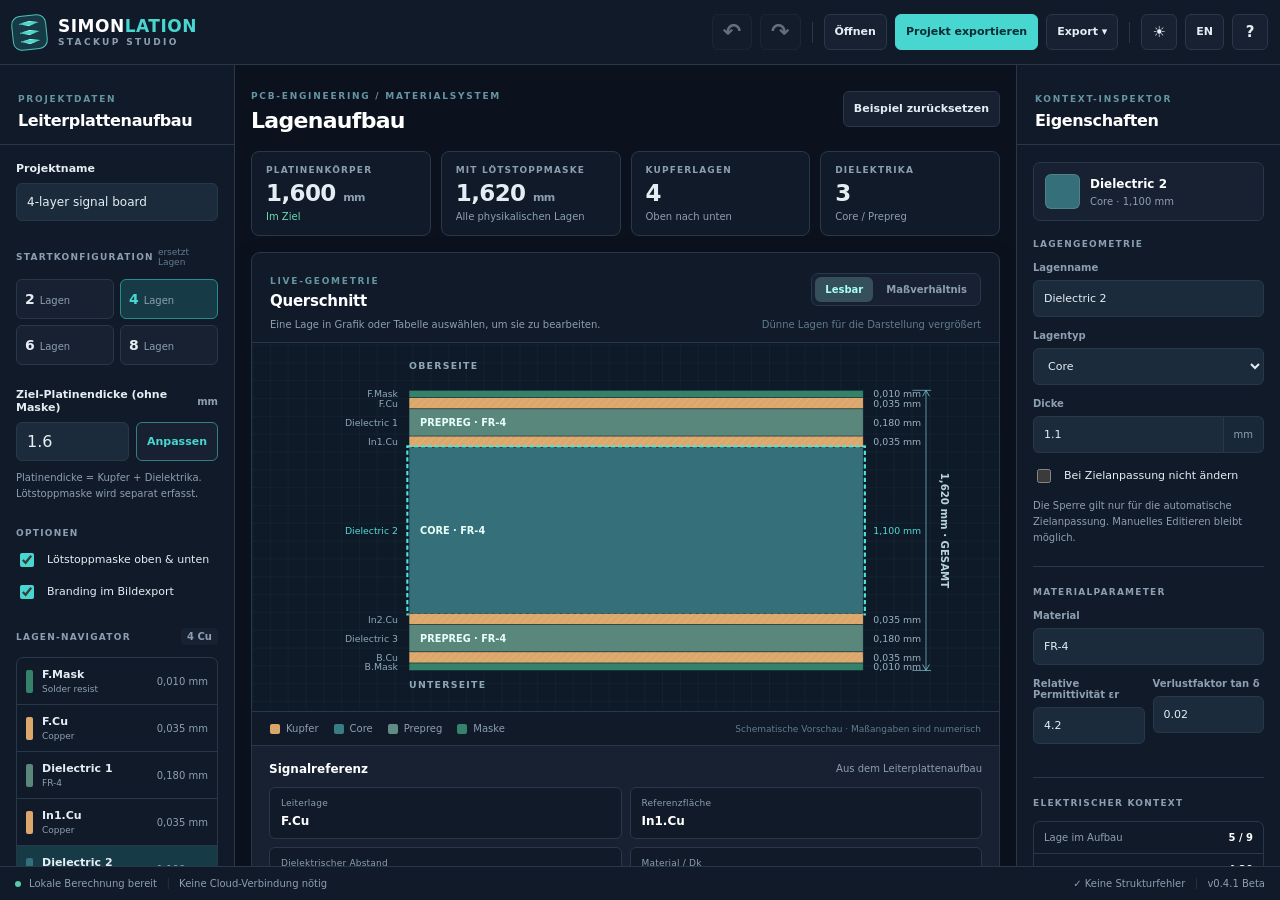
==== index.html @ e81bf1f4 "feat(ui): clearer schematic differential traces and optional properly sized via previews" ====
<!doctype html>
<html lang="de">
<head>
<meta charset="utf-8"><meta name="viewport" content="width=device-width,initial-scale=1,viewport-fit=cover">
<meta name="theme-color" content="#0b121e" id="themeMeta"><meta name="application-name" content="SIMONLATION Stackup Studio">
<meta name="description" content="Free, local-first PCB layer stackup designer. Design copper and dielectric layers, import KiCad stackups, and export projects for impedance workflows.">
<link rel="manifest" href="./manifest.webmanifest"><link rel="icon" href="./icons/icon-192.png" sizes="192x192" type="image/png"><link rel="apple-touch-icon" href="./icons/icon-192.png">
<title>Stackup Studio | SIMONLATION</title><link rel="stylesheet" href="./styles.css?v=0.4.1">
</head>
<body>
<div class="app" id="app">
<header class="topbar">
  <div class="brand"><div class="brand-symbol" aria-hidden="true"><i></i><i></i><i></i></div><div class="brand-word"><b>SIMON<span>LATION</span></b><small>STACKUP STUDIO</small></div><span class="beta-tag">BETA 0.4.1</span></div>
  <nav class="top-actions" aria-label="Project actions">
    <button class="btn icon-btn" id="undoBtn" title="Undo · Ctrl+Z" aria-label="Undo">↶</button><button class="btn icon-btn" id="redoBtn" title="Redo · Ctrl+Shift+Z" aria-label="Redo">↷</button>
    <span class="sep"></span><button class="btn" id="openBtn" data-i18n="open">Open</button>
    <button class="btn primary" id="saveBtn" data-i18n="save">Export project</button>
    <div class="menu-anchor"><button class="btn" id="exportBtn" aria-expanded="false" data-i18n="export">Export ▾</button><div class="dropdown hidden" id="exportMenu"><button data-export="svg">SVG · Cross-section</button><button data-export="png">PNG · Cross-section</button><button data-export="csv">CSV · Layer table</button><button data-export="csvde">CSV · Deutsch (Excel)</button><button data-export="bridge">JSON · Impedance handoff</button></div></div>
    <span class="sep"></span><button class="btn mini" id="themeBtn" aria-label="Toggle theme">☀</button><button class="btn lang" id="langBtn">EN</button><button class="btn mini help" id="helpBtn" title="Help">?</button>
  </nav>
</header>
<div class="workspace">
  <aside class="sidebar sidebar-left">
    <div class="pane-title"><span class="eyebrow" data-i18n="setupTag">PROJECT SETUP</span><h2 data-i18n="boardSetup">Board setup</h2></div>
    <div class="pane-scroll">
      <label class="fieldlabel" for="projectName" data-i18n="projectName">Project name</label><input id="projectName" class="full-input" type="text" maxlength="100" value="4-layer signal board"/>
      <div class="group-label"><span data-i18n="presets">STARTING CONFIGURATION</span><span class="mini-note" data-i18n="presetsNote">replaces layers</span></div>
      <div class="preset-grid" id="presetGrid"><button data-preset="2">2 <span data-i18n="layers">layers</span></button><button data-preset="4" class="active">4 <span data-i18n="layers">layers</span></button><button data-preset="6">6 <span data-i18n="layers">layers</span></button><button data-preset="8">8 <span data-i18n="layers">layers</span></button></div>
      <label class="fieldlabel" for="targetThickness"><span data-i18n="targetThickness">Target board body thickness</span> <span class="unit">mm</span></label>
      <div class="input-action"><input id="targetThickness" type="number" min="0.1" max="15" step="0.01" value="1.6"><button id="fitTargetBtn" class="btn accent-outline" data-i18n="fitTarget" title="Adjust unlocked dielectrics">Fit</button></div>
      <p class="small-hint" data-i18n="targetNote">Board body = copper + dielectric. Solder mask is shown separately.</p>
      <div class="group-label"><span data-i18n="options">OPTIONS</span></div>
      <label class="check-line"><input id="maskEnabled" type="checkbox" checked><span data-i18n="mask">Top & bottom solder mask</span></label>
      <label class="check-line"><input id="watermarkEnabled" type="checkbox" checked><span data-i18n="watermark">Branding on image export</span></label>
      <div class="group-label"><span data-i18n="layersList">LAYER NAVIGATOR</span><span id="layerCount" class="count-pill">4 Cu</span></div>
      <div class="layers-nav" id="layerNav" aria-label="Layers"></div>
      <div class="small-box"><b data-i18n="privacyTitle">Local by design</b><p data-i18n="privacy">No sign-in, no upload. Project data remains in this browser until you export or delete it.</p></div>
    </div>
  </aside>
  <main class="main">
    <div class="main-heading"><div><span class="eyebrow" data-i18n="workspaceTag">PCB ENGINEERING / MATERIAL SYSTEM</span><h1 data-i18n="workspaceTitle">Layer stackup</h1></div><div class="main-heading-actions"><div class="segmented layout-switch" role="group" aria-label="Workspace layout"><button id="layoutSplitBtn" data-layout="split" data-i18n="sideBySide" aria-pressed="true" class="active">Side by side</button><button id="layoutStackBtn" data-layout="stacked" data-i18n="stackedView" aria-pressed="false">Stacked</button></div><button class="btn" id="sampleBtn" data-i18n="resetSample">Reset example</button><button class="btn" id="installBtn" hidden data-i18n="install">Install app</button></div></div>
    <div class="metric-row"><div class="metric"><span data-i18n="boardBody">BOARD BODY</span><strong id="bodyMetric">1.600 <small>mm</small></strong><em id="targetDelta">On target</em></div><div class="metric"><span data-i18n="totalIncludingMask">WITH SOLDER MASK</span><strong id="totalMetric">1.620 <small>mm</small></strong><em data-i18n="allLayers">All physical layers</em></div><div class="metric"><span data-i18n="copperLayers">COPPER LAYERS</span><strong id="copperMetric">4</strong><em data-i18n="fromTop">Top to bottom</em></div><div class="metric"><span data-i18n="dielectricLayers">DIELECTRICS</span><strong id="dielMetric">3</strong><em data-i18n="corePrepreg">Core / prepreg</em></div></div>
    <nav class="mobile-jump-nav" aria-label="Schnellnavigation"><a href="#stackPanel" data-imp-jump="stack">Stackup</a><a href="#impPanel" data-imp-jump="imp">Impedance</a><a href="#viaSection" data-imp-jump="via">Via Fence</a></nav>
    <div class="design-workbench" id="designWorkbench" aria-label="Stackup and impedance workspace">
    <section class="editor-panel" id="stackPanel" aria-label="Layer cross-section">
      <div class="section-heading"><div><span class="eyebrow" data-i18n="geometry">LIVE GEOMETRY</span><h2 data-i18n="crossSection">Cross-section</h2></div><div class="segmented"><button data-view="readable" class="active" data-i18n="readable">Readable</button><button data-view="scale" data-i18n="trueScale">True ratio</button></div></div>
      <div class="section-subline"><span data-i18n="clickLayer">Select any layer in the diagram or table to inspect and edit.</span><span id="scaleNote">Enhanced layer visibility</span></div>
      <div class="diagram-area"><svg id="stackSvg" xmlns="http://www.w3.org/2000/svg" viewBox="0 0 880 430" role="img" aria-label="Physical PCB stackup cross section"><text x="400" y="210">Loading...</text></svg></div>
      <div class="diagram-footer"><span><i class="legend-chip copper"></i><span data-i18n="copper">Copper</span></span><span><i class="legend-chip core"></i>Core</span><span><i class="legend-chip prepreg"></i>Prepreg</span><span><i class="legend-chip soldermask"></i><span data-i18n="maskShort">Mask</span></span><span class="foot-right" data-i18n="diagramNotice">Schematic preview · dimensions are numerical</span></div>
      <div class="stack-route-context" id="stackRouteContext" aria-live="polite" aria-label="Routing layer and reference plane">
        <div class="stack-route-title"><strong id="stackContextTitle">Signalreferenz</strong><small id="stackContextHint">Aus dem Leiterplattenaufbau</small></div>
        <div class="stack-route-data" id="stackContextData"></div>
        <p id="stackContextFoot">Die Werte werden aus den ausgewählten Leiterplattenlagen übernommen.</p>
      </div>
    </section>
    <section class="imp-panel" id="impPanel" aria-label="PCB Impedance Lab">
      <div class="section-heading imp-title"><div><span class="eyebrow" data-imp-label="label">ANALYTICAL QUICK ESTIMATE</span><h2 data-imp-label="title">PCB Impedance Lab</h2></div><div class="imp-section-actions"><span class="imp-pill">QUASI-STATIC</span><button class="btn" id="impExportBtn" data-imp-label="export">Export result JSON</button></div></div>
      <p class="imp-intro" data-imp-label="info">The stackup supplies H, copper thickness and Dk; enter W and S here. No field simulation.</p>
      <div class="imp-workspace">
        <div class="imp-controls">
          <div class="imp-field"><label for="impSignal" data-imp-label="signal">Signal layer</label><select id="impSignal"></select></div>
          <div class="imp-field"><label for="impMode" data-imp-label="mode">Geometry</label><select id="impMode"></select></div>
          <div class="imp-two">
            <div class="imp-field"><label for="impWidth" data-imp-label="width">Width W</label><div class="imp-unit"><input id="impWidth" type="number" min="0.025" max="5" step="0.005" value="0.25"><span>mm</span></div></div>
            <div class="imp-field" id="impGapField"><label for="impGap" data-imp-label="spacing">Gap S</label><div class="imp-unit"><input id="impGap" type="number" min="0.025" max="5" step="0.005" value="0.18"><span>mm</span></div></div>
          </div>
          <div class="imp-solve"><div class="imp-field"><label for="impTarget" data-imp-label="target">Target impedance</label><div class="imp-unit"><input id="impTarget" type="number" min="10" max="250" step="1" value="50"><span>Ω</span></div></div><div class="imp-solve-options"><label for="impOptimize" data-imp-label="optimize">Optimize</label><select id="impOptimize" aria-label="Geometry optimization"><option value="width">W · keep S</option><option value="spacing">S · keep W</option><option value="balanced">W + S</option></select></div><button class="btn imp-solve-btn" id="impSolveBtn" data-imp-label="solve">Solve</button></div><div class="imp-target-result" id="impTargetDelta" aria-live="polite"></div>
          <p class="imp-small" data-imp-label="sample">Preliminary estimate · not a fabrication specification</p>
        </div>
        <div class="imp-workarea">
          <div class="imp-canvas-head"><div class="imp-canvas-title" data-imp-label="outline">Cross-section (schematic)</div><div class="imp-view-actions"><label class="imp-via-toggle" for="impShowVias" title="Optional drawing only – does not alter impedance calculation"><input type="checkbox" id="impShowVias"><span data-imp-label="viaPreview">Show GND vias</span></label><div class="segmented imp-scale-switch"><button type="button" data-imp-view="schematic" class="active">Schematic</button><button type="button" data-imp-view="metric">1:1 XY</button></div></div></div><p class="imp-canvas-tip" data-imp-label="editTip">Click W / S / H to edit · visualization does not modify the impedance model</p>
          <svg id="impSvg" viewBox="0 0 620 310" xmlns="http://www.w3.org/2000/svg" aria-label="Trace geometry cross-section" role="img"></svg>
          <div class="imp-method"><span data-imp-label="model">Calculation model</span><strong id="impMethod">—</strong></div>
        </div>
        <div class="imp-readouts">
          <div class="imp-primary" id="impResultCard"><span id="impKind">Z₀</span><strong id="impMainResult">— Ω</strong><small id="impSubResult">—</small></div>
          <div class="imp-reading"><span data-imp-label="eps">Effective Dk</span><strong id="impEps">—</strong></div>
          <div class="imp-reading"><span data-imp-label="delay">Delay</span><strong id="impDelay">—</strong></div>
          <div class="imp-reading"><span data-imp-label="height">Dielectric separation</span><strong id="impHeight">—</strong></div>
          <div class="imp-reading"><span data-imp-label="reference">Reference plane</span><strong id="impReference">—</strong></div>
        </div>
      </div>
    </section>
    </div>
    <section class="tolerance-panel" id="toleranceSection" aria-label="Impedance sensitivity and model limits">
      <header class="detail-panel-heading"><span class="eyebrow" data-imp-label="manufacturing">MANUFACTURING ANALYSIS</span><strong data-imp-label="toleranceTitle">Tolerance &amp; model limits</strong></header>
      <div class="imp-bottom">
        <div class="imp-tol">
          <div class="group-label" data-imp-label="tolerance">TOLERANCE EXPLORER</div>
          <div class="imp-tol-inputs">
            <label>W ±<span class="imp-tol-unit"><input id="impTolW" type="number" min="0" max="500" step="1" value="10"><select id="impUnitW" aria-label="Width tolerance unit"><option value="percent">%</option><option value="um">µm</option></select></span></label>
            <label>H ±<span class="imp-tol-unit"><input id="impTolH" type="number" min="0" max="500" step="1" value="10"><select id="impUnitH" aria-label="Height tolerance unit"><option value="percent">%</option><option value="um">µm</option></select></span></label>
            <label>T ±<span class="imp-tol-unit"><input id="impTolT" type="number" min="0" max="500" step="1" value="10"><select id="impUnitT" aria-label="Copper tolerance unit"><option value="percent">%</option><option value="um">µm</option></select></span></label>
            <label id="impTolSField">S ±<span class="imp-tol-unit"><input id="impTolS" type="number" min="0" max="500" step="1" value="10"><select id="impUnitS" aria-label="Gap tolerance unit"><option value="percent">%</option><option value="um">µm</option></select></span></label>
            <label>Dk ±<span class="imp-tol-unit"><input id="impTolER" type="number" min="0" max="50" step="1" value="5"><span>%</span></span></label>
          </div>
          <div class="imp-range-metrics"><div><span data-imp-label="lower">Minimum</span><strong id="impTolMin">—</strong></div><div><span data-imp-label="nominal">Nominal</span><strong id="impTolNominal">—</strong></div><div><span data-imp-label="upper">Maximum</span><strong id="impTolMax">—</strong></div></div>
          <div class="imp-bar" id="impTolBar"><span id="impTolIndicator"></span></div>
          <p class="imp-small" id="impToleranceNote" data-imp-label="toleranceNote">Worst-case corners, no statistical yield.</p><div class="imp-sensitivity" id="impSensitivity" aria-label="Tolerance impact by variable"></div><div class="imp-small" id="impToleranceWarning" role="status"></div>
        </div>
        <div class="imp-notices" id="impIssue" role="status" aria-live="polite"></div>
      </div>
    </section>
      <section class="via-section" id="viaSection" aria-label="Via fence designer">
        <div class="via-head"><div><span class="eyebrow">PCB RF / SI · LAYOUT ADVISOR</span><h3 data-imp-label="viaTitle">Via Fence Designer</h3><p data-imp-label="viaSubtitle">Ground stitching around single-ended or differential traces · geometric rules only</p></div><span class="imp-pill" data-imp-label="viaHeuristic">LAYOUT GUIDELINE</span></div>
        <div class="via-placement-control"><label for="viaPlacement" data-imp-label="viaPlacementLabel">Via rows</label><select id="viaPlacement" aria-label="Via fence placement"><option value="both">Both sides</option><option value="left">Left only</option><option value="right">Right only</option><option value="none">Off</option></select><span data-imp-label="viaPlacementHint">Placement controls the number and position of GND stitching rows.</span></div>
        <div class="via-layout">
          <div class="via-form">
            <div class="via-grid">
              <label><span data-imp-label="viaFreq">Maximum frequency</span><span class="imp-unit"><input type="number" id="viaFrequency" value="5" min="0.01" max="100" step="0.5"><span>GHz</span></span></label>
              <label><span data-imp-label="viaPitch">Requested pitch</span><span class="imp-unit"><input type="number" id="viaPitch" value="2" min="0.1" step="0.1"><span>mm</span></span></label>
              <label><span data-imp-label="viaPad">Pad diameter</span><span class="imp-unit"><input type="number" id="viaPad" value="0.6" min="0.05" step="0.05"><span>mm</span></span></label>
              <label><span data-imp-label="viaDrill">Drill diameter</span><span class="imp-unit"><input type="number" id="viaDrill" value="0.3" min="0.05" step="0.05"><span>mm</span></span></label>
              <label><span data-imp-label="viaEdge">Trace edge to via pad</span><span class="imp-unit"><input type="number" id="viaEdge" value="0.4" min="0.01" step="0.05"><span>mm</span></span></label>
              <label><span data-imp-label="viaLength">Fence length</span><span class="imp-unit"><input type="number" id="viaLength" value="30" min="1" step="5"><span>mm</span></span></label>
              <label><span data-imp-label="viaMinTrace">Min trace clearance</span><span class="imp-unit"><input type="number" id="viaMinTrace" value="0.15" min="0.01" step="0.05"><span>mm</span></span></label>
              <label><span data-imp-label="viaRing">Min annular ring</span><span class="imp-unit"><input type="number" id="viaMinRing" value="0.1" min="0.01" step="0.05"><span>mm</span></span></label>
              <label><span data-imp-label="viaGapMin">Min pad-to-pad</span><span class="imp-unit"><input type="number" id="viaMinGap" value="0.2" min="0.01" step="0.05"><span>mm</span></span></label>
            </div>
            <div class="via-quick"><button class="btn accent-outline" type="button" id="viaAutoPitch" data-imp-label="viaAuto">Use λg/20</button><button class="btn" type="button" id="viaExport" data-imp-label="viaExport">Export via JSON</button></div>
          </div>
          <div class="via-visual">
            <div class="imp-canvas-title" data-imp-label="viaTopView">Top view · GND via rows (schematic)</div><svg viewBox="0 0 620 230" id="viaSvg" role="img" aria-label="Via fence layout top view"></svg>
            <div class="via-results" id="viaResults" aria-live="polite"></div><div id="viaWarnings" class="via-warnings"></div>
          </div>
        </div>
      </section>
    <section class="table-panel" aria-label="Layer specification">
      <div class="section-heading table-heading"><div><span class="eyebrow" data-i18n="specification">DESIGN DATA</span><h2 data-i18n="layerSpecification">Layer specification</h2></div><div class="table-tools"><button class="btn" id="addDielectricBtn" data-i18n="splitSelected">Split dielectric</button><button class="btn" id="removeDielBtn" data-i18n="mergeSelected">Merge dielectric</button></div></div>
      <div class="table-scroll"><table><thead><tr><th>#</th><th data-i18n="layer">Layer</th><th data-i18n="kind">Type</th><th data-i18n="thickness">Thickness</th><th data-i18n="material">Material</th><th>ε<sub>r</sub></th><th>tan δ</th><th data-i18n="role">Role</th><th data-i18n="lock">Lock</th></tr></thead><tbody id="layerTable"></tbody></table></div>
      <div class="table-caption"><span id="tableCount"></span><span data-i18n="editableTable">Select a row; edit precise values in the inspector.</span></div>
    </section>
  </main>
  <aside class="sidebar sidebar-right"><div class="pane-title"><span class="eyebrow" data-i18n="propertiesTag">CONTEXT INSPECTOR</span><h2 data-i18n="properties">Properties</h2></div><div class="pane-scroll" id="inspector"></div></aside>
</div>
<footer class="statusbar"><div><span class="status-dot"></span><span id="statusText" data-i18n="localReady">Local engine ready</span><span class="status-divider">│</span><span data-i18n="noCloud">No cloud connection required</span></div><div><span id="validationStatus">—</span><span class="status-divider">│</span><span data-i18n="version">v0.4.1 beta</span></div></footer>
</div>
<input id="fileInput" type="file" hidden accept=".json,.kicad_pcb,.txt,application/json,text/plain">
<dialog id="helpDialog"><div class="dialog-top"><h2 data-i18n="helpTitle">Stackup Studio · Help</h2><button id="closeHelp" class="btn">✕</button></div><div id="helpContent"></div></dialog>
<div id="toast" class="toast hidden" role="status" aria-live="polite"></div>
<script src="./impedance-engine.js" defer></script><script src="./via-fence-engine.js" defer></script><script src="./app.js" defer></script><script src="./impedance-ui.js" defer></script>
</body></html>
---- styles.css ----
:root{font-family:Inter,ui-sans-serif,system-ui,-apple-system,BlinkMacSystemFont,"Segoe UI",sans-serif;font-synthesis:none;color-scheme:dark;--bg:#0b121e;--panel:#111a28;--panel2:#172131;--panel3:#192838;--viewport:#0e1a28;--line:#28384b;--text:#e5edf4;--muted:#8c9fb1;--dim:#607c90;--accent:#48d6d0;--accent-text:#092c32;--softaccent:#173b46;--error:#f09b89;--yellow:#e8bc6c;--input:#1c2b3b;--hover:#253747;--shadow:0 12px 30px #0002}
[data-theme="light"]{color-scheme:light;--bg:#eef2f4;--panel:#fff;--panel2:#f5f8fa;--panel3:#e8f0f2;--viewport:#edf3f6;--line:#d6e0e7;--text:#162b39;--muted:#5d7585;--dim:#768a9b;--accent:#0b888a;--accent-text:#fff;--softaccent:#d9f1f0;--error:#ab4937;--yellow:#8e651a;--input:#fff;--hover:#eaf3f6;--shadow:0 12px 26px #25394710}
*{box-sizing:border-box}html,body{margin:0;height:100%;overflow:hidden}button,input,select{font:inherit}button{cursor:pointer}button:disabled{cursor:not-allowed;opacity:.4}button:focus-visible,input:focus-visible,select:focus-visible,a:focus-visible{outline:2px solid var(--accent);outline-offset:2px}button,select,input{transition:border-color .16s,background-color .16s}input,select{border:1px solid var(--line);border-radius:6px;background:var(--input);color:var(--text);padding:9px 10px;min-width:0;outline:0}input:hover,select:hover{border-color:var(--muted)}input[type=checkbox]{accent-color:var(--accent);width:14px;height:14px;cursor:pointer}button{border:1px solid var(--line);border-radius:6px;background:var(--panel2);color:var(--text)}button:hover:not(:disabled){background:var(--hover);border-color:#4c8490}.app{height:100dvh;display:flex;flex-direction:column;min-width:320px}.topbar{height:65px;padding:0 21px;flex:none;background:var(--panel);border-bottom:1px solid var(--line);display:flex;align-items:center;justify-content:space-between;gap:14px;z-index:20}.brand{display:flex;align-items:center;gap:11px;min-width:0}.brand-symbol{width:35px;height:35px;border:1px solid #4fbfbe;border-radius:9px;background:var(--softaccent);position:relative;display:flex;flex-direction:column;gap:4px;align-items:center;justify-content:center;transform:rotate(-6deg);flex:none}.brand-symbol i{width:20px;height:5px;background:#51d3cb;border:1px solid #a3f7ec;clip-path:polygon(0 42%,50% 0,100% 42%,50% 100%);display:block}.brand-word{display:flex;flex-direction:column;gap:1px;line-height:1.2}.brand-word b{font-weight:850;font-size:17px;letter-spacing:.5px;white-space:nowrap}.brand-word b span{color:var(--accent)}.brand-word small{font-size:9px;letter-spacing:2.35px;color:var(--muted);font-weight:700}.beta-tag{font-size:9px;font-weight:750;color:var(--accent);border:1px solid #2c777a;background:var(--softaccent);padding:4px 7px;border-radius:4px;white-space:nowrap}.top-actions{display:flex;gap:8px;align-items:center}.btn{font-size:11px;font-weight:680;padding:9px 13px;white-space:nowrap;min-height:36px;line-height:16px}.btn.primary{background:var(--accent);border-color:var(--accent);color:var(--accent-text);font-weight:780}.btn.primary:hover{filter:brightness(1.1)}.btn.icon-btn{font-size:22px;line-height:20px;padding:6px 10px}.btn.mini{font-weight:800;font-size:15px;min-width:36px;padding:8px}.btn.lang{min-width:38px}.btn.accent-outline{border-color:#337f82;color:var(--accent)}.sep{height:21px;width:1px;background:var(--line);margin:0 3px}.menu-anchor{position:relative}.dropdown{position:absolute;right:0;top:42px;background:var(--panel);border:1px solid var(--line);border-radius:8px;box-shadow:0 16px 40px #0006;width:240px;padding:5px;z-index:30}.dropdown button{width:100%;border:0;background:none;text-align:left;padding:10px;color:var(--text);font-size:12px;border-radius:5px}.dropdown button:hover{background:var(--hover)}.hidden{display:none!important}.workspace{display:grid;grid-template-columns:258px minmax(0,1fr) 288px;flex:1;min-height:0}.sidebar{background:var(--panel);display:flex;flex-direction:column;min-height:0;min-width:0}.sidebar-left{border-right:1px solid var(--line)}.sidebar-right{border-left:1px solid var(--line)}.pane-title{padding:22px 18px 14px;flex:none;border-bottom:1px solid var(--line)}.pane-title h2{font-size:16px;letter-spacing:-.35px;font-weight:750;margin:5px 0 0}.eyebrow{font-size:9px;letter-spacing:1.75px;font-weight:790;color:#6595a3}[data-theme="light"] .eyebrow{color:#38717f}.pane-scroll{overflow:auto;padding:17px 16px 28px;min-height:0;scrollbar-color:#416073 transparent;scrollbar-width:thin}.fieldlabel{display:flex;justify-content:space-between;align-items:center;font-size:11px;font-weight:650;color:var(--text);margin:0 0 8px}.unit{font-size:10px;font-weight:650;color:var(--muted)}.full-input{width:100%;font-size:12px;height:38px}.group-label{display:flex;align-items:center;justify-content:space-between;gap:4px;font-size:9px;letter-spacing:1.25px;font-weight:780;color:var(--muted);margin:26px 0 12px}.mini-note{font-size:9px;color:var(--dim);text-transform:none;font-weight:500;letter-spacing:0}.preset-grid{display:grid;grid-template-columns:1fr 1fr;gap:6px;margin-bottom:23px}.preset-grid button{padding:11px 8px;text-align:left;font-weight:760;font-size:14px;background:var(--panel2);border-radius:6px}.preset-grid button span{font-size:10px;font-weight:500;color:var(--muted)}.preset-grid button.active{border-color:#278c8b;color:var(--accent);background:var(--softaccent)}.input-action{display:grid;grid-template-columns:minmax(0,1fr) auto;gap:7px}.input-action input{width:100%}.small-hint{font-size:10px;line-height:1.6;color:var(--muted);margin:9px 0 0}.check-line{display:flex;align-items:center;gap:10px;font-size:11px;color:var(--text);margin:12px 0;line-height:1.4;cursor:pointer}.layers-nav{border:1px solid var(--line);border-radius:7px;overflow:hidden}.nav-item{background:transparent;display:flex;align-items:center;gap:9px;border:0;border-bottom:1px solid var(--line);border-radius:0;width:100%;padding:10px 9px;text-align:left;min-width:0}.nav-item:last-child{border-bottom:0}.nav-item:hover,.nav-item.selected{background:var(--softaccent)}.nav-color{width:7px;height:23px;border-radius:2px;flex:none}.nav-main{display:flex;flex-direction:column;gap:3px;min-width:0;flex:1}.nav-main b{font-size:11px;font-weight:650;white-space:nowrap;overflow:hidden;text-overflow:ellipsis}.nav-main small{font-size:9px;color:var(--muted);white-space:nowrap;overflow:hidden;text-overflow:ellipsis}.nav-thick{font-size:10px;color:var(--muted);white-space:nowrap;font-variant-numeric:tabular-nums}.count-pill{font-size:10px;border-radius:4px;background:var(--panel2);padding:3px 6px;color:var(--muted);letter-spacing:0}.small-box{border:1px solid #305356;background:var(--softaccent);border-radius:7px;padding:12px;margin-top:25px}.small-box b{font-size:11px;color:var(--accent)}.small-box p{font-size:10px;line-height:1.6;color:var(--muted);margin:6px 0 0}.main{background:var(--bg);overflow:auto;min-width:0;min-height:0;padding:24px 25px 27px;scrollbar-color:#416073 transparent;scrollbar-width:thin}.main-heading{display:flex;align-items:center;justify-content:space-between;gap:10px;margin-bottom:18px}.main-heading h1{font-size:22px;font-weight:780;letter-spacing:-.7px;margin:5px 0 0}.main-heading-actions{display:flex;gap:8px}.metric-row{display:grid;grid-template-columns:repeat(4,minmax(0,1fr));gap:10px;margin-bottom:16px}.metric{border:1px solid var(--line);background:var(--panel);border-radius:8px;padding:13px 14px;min-width:0;display:flex;flex-direction:column;gap:5px}.metric>span{font-size:9px;letter-spacing:1.15px;font-weight:750;color:var(--muted)}.metric strong{font-size:23px;letter-spacing:-.6px;font-weight:760;color:var(--text);font-variant-numeric:tabular-nums}.metric strong small{font-size:11px;color:var(--muted);font-weight:600}.metric em{font-size:10px;white-space:nowrap;overflow:hidden;text-overflow:ellipsis;color:var(--muted);font-style:normal}.metric em.good{color:#6bd9b0}.metric em.bad{color:var(--yellow)}.editor-panel,.table-panel{border:1px solid var(--line);border-radius:9px;background:var(--panel);overflow:hidden;box-shadow:var(--shadow)}.section-heading{display:flex;align-items:center;justify-content:space-between;gap:8px;padding:16px 18px 9px}.section-heading h2{font-size:15px;font-weight:735;letter-spacing:-.25px;margin:4px 0 0}.segmented{display:flex;gap:3px;border:1px solid var(--line);border-radius:7px;padding:3px;background:var(--panel2)}.segmented button{background:none;color:var(--muted);font-size:10px;font-weight:660;padding:7px 10px;border:0}.segmented button.active{background:#35505b;color:#a8fff3}[data-theme="light"] .segmented button.active{background:#d4efed;color:#096a69}.section-subline{font-size:10px;color:var(--muted);padding:0 18px 12px;display:flex;justify-content:space-between;gap:10px}.section-subline span:last-child{color:var(--dim);white-space:nowrap}.diagram-area{background:var(--viewport);border-top:1px solid var(--line);border-bottom:1px solid var(--line);height:360px;display:flex;align-items:center;justify-content:center}.diagram-area svg{width:100%;height:100%;display:block;user-select:none;touch-action:pan-y}.svg-layer{cursor:pointer}.svg-layer:hover .rect-fill{filter:brightness(1.12)}.svg-layer.selected .selected-outline{stroke:#51e2da;stroke-width:2.5;stroke-dasharray:5 3;fill:none;pointer-events:none}.diagram-footer{padding:11px 18px;display:flex;flex-wrap:wrap;gap:15px;align-items:center;font-size:10px;color:var(--muted)}.diagram-footer>span:not(.foot-right){display:flex;align-items:center;gap:6px}.legend-chip{width:10px;height:10px;display:inline-block;border-radius:2px}.legend-chip.copper{background:#dba669}.legend-chip.core{background:#3a7c83}.legend-chip.prepreg{background:#618c83}.legend-chip.soldermask{background:#35836b}.foot-right{margin-left:auto;font-size:9px;color:var(--dim)}.table-panel{margin-top:15px}.table-heading{padding-bottom:16px}.table-tools{display:flex;gap:6px}.table-tools .btn{font-size:10px;padding:8px}.table-scroll{overflow-x:auto;max-height:400px;scrollbar-width:thin;scrollbar-color:#416073 transparent}table{border-collapse:collapse;width:100%;white-space:nowrap;text-align:left;font-size:11px}thead{background:var(--panel2);position:sticky;top:0;z-index:1}th{font-size:9px;text-transform:uppercase;color:var(--muted);letter-spacing:.45px;font-weight:730;border-top:1px solid var(--line);border-bottom:1px solid var(--line);padding:12px 10px}td{padding:11px 10px;border-bottom:1px solid var(--line);color:var(--text);font-variant-numeric:tabular-nums}tr:last-child td{border-bottom:0}tbody tr{cursor:pointer}tbody tr:hover{background:var(--hover)}tbody tr.selected{background:var(--softaccent)}td:first-child{color:var(--dim);width:20px}td .row-dot{display:inline-block;width:8px;height:8px;border-radius:2px;margin-right:7px}td .subtext{font-size:9px;color:var(--muted)}td .layer-name{font-weight:650}td .role-pill{background:var(--panel3);border-radius:4px;font-size:9px;padding:4px 7px;color:var(--muted)}td .lock-icon{opacity:.75;text-align:center}.table-caption{padding:12px 16px;display:flex;align-items:center;justify-content:space-between;border-top:1px solid var(--line);font-size:10px;color:var(--muted);gap:10px}.inspector-card{display:flex;align-items:center;gap:10px;padding:11px;border:1px solid var(--line);background:var(--panel2);border-radius:7px;margin-bottom:18px}.inspector-swatch{width:35px;height:35px;border-radius:6px;border:1px solid #ffffff22;flex:none}.inspector-card strong{display:block;font-size:12px;overflow:hidden;text-overflow:ellipsis;white-space:nowrap}.inspector-card small{color:var(--muted);font-size:10px;display:block;margin-top:5px}.inspector-block{margin:18px 0 0}.inspector-block .group-label{margin:0 0 13px}.inspector-field{display:flex;flex-direction:column;gap:7px;margin-bottom:13px;min-width:0}.inspector-field label{color:var(--muted);font-size:10px;font-weight:640}.inspector-field input,.inspector-field select{width:100%;font-size:11px;min-height:37px}.inspector-two{display:grid;grid-template-columns:1fr 1fr;gap:8px}.inline-value{display:flex;align-items:stretch;gap:0}.inline-value input{border-radius:6px 0 0 6px;flex:1;min-width:0}.inline-value span{display:grid;place-items:center;border:1px solid var(--line);border-left:0;background:var(--panel3);padding:0 10px;font-size:10px;color:var(--muted);border-radius:0 6px 6px 0}.inspector-field input:disabled{color:var(--dim)}.section-break{height:1px;background:var(--line);margin:20px 0}.inspector-summary{border:1px solid var(--line);border-radius:7px;overflow:hidden}.summary-item{display:flex;align-items:center;justify-content:space-between;padding:10px;border-bottom:1px solid var(--line);gap:7px;font-size:10px}.summary-item:last-child{border-bottom:0}.summary-item span{color:var(--muted)}.summary-item b{font-weight:680;text-align:right;font-variant-numeric:tabular-nums}.validation-list{list-style:none;margin:0;padding:0;display:flex;flex-direction:column;gap:8px}.validation-list li{border:1px solid var(--line);padding:9px 10px;font-size:10px;line-height:1.55;color:var(--muted);border-radius:6px}.validation-list li.alert{color:var(--yellow);border-color:#8d744366}.validation-list li.ok{color:#66cda7;border-color:#38896966}.validation-list li.info{color:var(--muted)}.bridge-panel{margin-top:18px}.panel-action{font-size:10px;width:100%;margin-top:9px;padding:10px;white-space:normal;text-align:left}.statusbar{flex:none;height:34px;background:var(--panel);border-top:1px solid var(--line);display:flex;align-items:center;justify-content:space-between;padding:0 15px;font-size:10px;color:var(--muted);gap:12px}.statusbar>div{display:flex;align-items:center;gap:8px;white-space:nowrap;overflow:hidden}.status-dot{height:6px;width:6px;background:#58cbaa;border-radius:50%}.status-divider{color:var(--line)}.toast{position:fixed;bottom:48px;left:50%;transform:translateX(-50%);z-index:110;background:#20434a;color:#e4fffd;border:1px solid #408a90;border-radius:7px;box-shadow:0 14px 30px #0008;padding:12px 16px;font-size:12px;max-width:min(600px,90vw)}dialog{max-width:min(620px,calc(100vw - 28px));width:100%;max-height:min(680px,85vh);background:var(--panel);color:var(--text);border:1px solid var(--line);border-radius:10px;padding:22px;box-shadow:0 30px 80px #0009}dialog::backdrop{background:#0009}.dialog-top{display:flex;justify-content:space-between;align-items:center;gap:10px}.dialog-top h2{margin:0;font-size:20px}dialog p,dialog li{line-height:1.65;color:var(--muted);font-size:12px}dialog h3{font-size:13px;margin-top:23px}dialog kbd{background:var(--panel2);border:1px solid var(--line);padding:1px 6px;border-radius:4px;color:var(--text)}
@media(max-width:1390px){.workspace{grid-template-columns:235px minmax(0,1fr) 264px}.main{padding:19px 16px}.beta-tag{display:none}.topbar{padding:0 12px}.btn{padding:8px 10px}}@media(max-width:1100px){.workspace{grid-template-columns:204px minmax(0,1fr) 245px}.pane-scroll{padding:14px 12px}.pane-title{padding:19px 12px 13px}.main{padding:17px 12px}.metric-row{gap:6px}.metric{padding:11px 10px}.metric strong{font-size:20px}.brand-word b{font-size:14px}.brand-word small{font-size:8px}.diagram-area{height:330px}.top-actions{gap:5px}}
@media(max-width:850px){html,body{overflow:auto}.app{height:auto;min-height:100vh}.topbar{height:auto;min-height:62px;flex-wrap:wrap;padding:10px 12px}.top-actions{flex-wrap:wrap;max-width:100%}.workspace{display:flex;flex-direction:column}.sidebar-left,.sidebar-right{border:0;border-bottom:1px solid var(--line)}.pane-title{padding:14px 16px 10px}.sidebar-left .pane-scroll{display:grid;grid-template-columns:repeat(2,minmax(0,1fr));gap:8px 14px;align-items:start}.sidebar-left .pane-scroll .group-label{grid-column:span 2;margin:13px 0 0}.sidebar-left .pane-scroll .layers-nav,.sidebar-left .pane-scroll .small-box{grid-column:span 2}.sidebar-left .pane-scroll .small-hint{align-self:center}.sidebar-left .pane-scroll .check-line{margin:2px 0}.sidebar-right .pane-scroll{display:grid;grid-template-columns:repeat(2,minmax(0,1fr));gap:12px}.sidebar-right .pane-scroll>.inspector-card,.sidebar-right .pane-scroll>.inspector-block,.sidebar-right .pane-scroll>.section-break,.sidebar-right .pane-scroll>.bridge-panel{grid-column:span 2}.sidebar-right .pane-scroll>.section-break{margin:5px 0}.main{overflow:visible}.diagram-area{height:360px}.statusbar{height:auto;min-height:35px;flex-wrap:wrap;padding:8px 14px}}@media(max-width:540px){.topbar{gap:10px}.brand{width:100%;justify-content:flex-start}.top-actions{width:100%}.top-actions .sep,.top-actions .icon-btn{display:none}.btn{font-size:10px;padding:8px}.top-actions #saveBtn{flex:1}.metric-row{grid-template-columns:1fr 1fr}.metric strong{font-size:20px}.main-heading h1{font-size:20px}.main-heading-actions .btn{font-size:10px}.section-heading{flex-wrap:wrap}.section-subline span:last-child{display:none}.table-tools{width:100%}.table-tools .btn{flex:1}.diagram-area{height:275px}.diagram-footer{gap:8px}.foot-right{display:none}.table-caption span:last-child{display:none}.sidebar-left .pane-scroll{display:block}.sidebar-left .pane-scroll .group-label{margin:20px 0 10px}.sidebar-left .pane-scroll .small-hint{margin-bottom:0}.sidebar-right .pane-scroll{display:block}.statusbar>div{font-size:9px}}
/* Narrow layouts must use document scrolling, not a fixed-height nested viewport. */
@media(max-width:850px){html,body{height:auto;min-height:100%;overflow:visible}.app{height:auto;min-height:100vh}.workspace{flex:none}.main{order:1}.sidebar-right{order:2}.sidebar-left{order:3}}

/* v0.2 · Integrated analytical impedance workspace; same SIMONLATION UI tokens */
.imp-panel{border:1px solid var(--line);border-radius:9px;background:var(--panel);overflow:hidden;box-shadow:var(--shadow);margin-top:16px}
.imp-title{padding-bottom:7px}
.imp-section-actions{display:flex;align-items:center;gap:8px}
.imp-section-actions .btn{padding:9px 12px;font-size:10px}
.imp-pill{font-size:9px;font-weight:750;color:var(--accent);background:var(--softaccent);border:1px solid #37707888;padding:6px 8px;border-radius:5px;letter-spacing:.8px}
.imp-intro{font-size:11px;line-height:1.6;color:var(--muted);margin:0;padding:0 18px 14px}
.imp-workspace{display:grid;grid-template-columns:minmax(186px,235px) minmax(0,1fr) minmax(145px,175px);gap:0;border-top:1px solid var(--line);border-bottom:1px solid var(--line);min-height:347px}
.imp-controls{padding:17px 15px 16px;border-right:1px solid var(--line);background:var(--panel2);display:flex;flex-direction:column;gap:12px}
.imp-field{min-width:0;display:flex;flex-direction:column;gap:7px}
.imp-field label{font-size:10px;font-weight:680;color:var(--muted)}
.imp-field select,.imp-field input{width:100%;height:36px;font-size:11px}
.imp-two{display:grid;grid-template-columns:1fr 1fr;gap:8px}
.imp-unit{display:flex;align-items:stretch;min-width:0}
.imp-unit input{min-width:0;border-radius:6px 0 0 6px;padding:8px 6px;font-variant-numeric:tabular-nums}
.imp-unit span{display:grid;place-items:center;padding:0 7px;border:1px solid var(--line);background:var(--panel3);border-left:0;border-radius:0 5px 5px 0;font-size:10px;color:var(--muted)}
.imp-solve{display:flex;align-items:flex-end;gap:6px;margin-top:0}
.imp-solve .imp-field{min-width:0;flex:1}
.imp-solve-btn{min-height:36px;background:var(--softaccent);border-color:#35787a;color:var(--accent);font-size:10px;font-weight:730;padding:7px 8px;max-width:109px}
.imp-small{font-size:9px;line-height:1.5;color:var(--muted);margin:4px 0 0}
.imp-muted{opacity:.48}
.imp-workarea{display:flex;flex-direction:column;min-width:0;align-items:stretch;background:var(--viewport)}
.imp-canvas-title{color:var(--muted);letter-spacing:1px;font-size:10px;font-weight:700;padding:12px 13px 0}
#impSvg{display:block;width:100%;max-height:292px;flex:1;min-height:170px}
.imp-method{display:flex;align-items:center;justify-content:space-between;gap:12px;padding:8px 12px;border-top:1px solid var(--line);font-size:9px;line-height:1.45;color:var(--muted)}
.imp-method strong{font-size:9px;color:var(--text);font-weight:650;text-align:right}
.imp-readouts{border-left:1px solid var(--line);padding:14px 12px;display:flex;flex-direction:column;gap:7px}
.imp-primary{padding:15px 12px;border:1px solid #367b8088;border-radius:7px;background:var(--softaccent);display:flex;flex-direction:column;gap:4px;margin-bottom:8px}
.imp-primary>span{font-size:11px;color:var(--accent);font-weight:750}
.imp-primary strong{font-size:25px;letter-spacing:-.8px;color:var(--text);white-space:nowrap;font-variant-numeric:tabular-nums}
.imp-primary small{font-size:9px;color:var(--muted);line-height:1.4;white-space:normal}
.imp-primary.imp-invalid{background:var(--panel2);border-color:var(--line)}
.imp-reading{padding:9px 3px 8px;border-bottom:1px solid var(--line);display:flex;flex-direction:column;gap:5px;min-width:0}
.imp-reading:last-child{border-bottom:0}
.imp-reading span{font-size:10px;color:var(--muted)}
.imp-reading strong{font-size:12px;color:var(--text);overflow-wrap:anywhere;font-variant-numeric:tabular-nums}
.imp-bottom{display:grid;grid-template-columns:minmax(0,1fr) minmax(0,1fr);gap:0}
.imp-tol{padding:15px 18px}
.imp-tol .group-label{margin:0 0 10px}
.imp-tol-inputs{display:grid;grid-template-columns:repeat(5,minmax(0,1fr));gap:5px}
.imp-tol-inputs label{display:flex;gap:4px;align-items:center;color:var(--muted);font-size:10px;font-weight:650;white-space:nowrap}
.imp-tol-inputs input{width:100%;max-width:57px;font-size:11px;padding:7px 4px;min-width:0;height:32px}
.imp-tol-inputs span{font-size:10px;color:var(--muted)}
.imp-range-metrics{display:grid;grid-template-columns:repeat(3,1fr);gap:10px;margin-top:13px}
.imp-range-metrics>div{display:flex;gap:5px;flex-direction:column}
.imp-range-metrics span{font-size:10px;color:var(--muted)}
.imp-range-metrics strong{font-size:15px;font-variant-numeric:tabular-nums;color:var(--text)}
.imp-bar{height:8px;background:linear-gradient(to right,#2b7075,#54c8c1,#b5dbcc);border-radius:4px;position:relative;margin-top:13px}
.imp-bar span{width:3px;height:15px;position:absolute;top:-4px;background:#e7aa59;box-shadow:0 0 0 1px #182534;left:50%;border-radius:2px}
.imp-notices{background:var(--panel2);border-left:1px solid var(--line);padding:16px 18px;font-size:10px;line-height:1.55;color:var(--muted);max-height:224px;overflow:auto}
.imp-notices strong{font-size:10px;letter-spacing:.5px;color:var(--text)}
.imp-notices ul{margin:8px 0 0;padding-left:17px}
.imp-notices li{margin:0 0 5px}
.imp-notices p{margin:8px 0 0}
[data-theme="light"] .imp-primary strong{color:#193e4d}
@media (max-width:1350px){.imp-workspace{grid-template-columns:200px minmax(0,1fr)}.imp-readouts{grid-column:span 2;display:grid;grid-template-columns:1.4fr repeat(4,1fr);align-items:center;gap:8px;border-left:0;border-top:1px solid var(--line)}.imp-primary{margin:0}.imp-primary strong{font-size:20px}.imp-reading{border:0;min-height:54px}.imp-reading strong{font-size:11px}}
@media (max-width:1020px){.imp-workspace{grid-template-columns:minmax(0,1fr)}.imp-controls,.imp-workarea,.imp-readouts{grid-column:1;min-width:0;border-left:0;border-right:0}.imp-controls{display:grid;grid-template-columns:repeat(2,minmax(0,1fr));align-items:end}.imp-controls .imp-small{grid-column:span 2}.imp-workarea{border-top:1px solid var(--line)}.imp-readouts{grid-template-columns:repeat(3,minmax(0,1fr))}.imp-bottom{grid-template-columns:1fr}.imp-notices{border-left:0;border-top:1px solid var(--line);max-height:none}}
@media (max-width:550px){.imp-title{align-items:flex-start;flex-wrap:wrap}.imp-section-actions{width:100%;justify-content:space-between}.imp-intro{padding:0 13px 12px}.imp-controls{padding:12px;grid-template-columns:1fr}.imp-controls .imp-small{grid-column:1}.imp-workarea #impSvg{min-height:200px}.imp-readouts{grid-template-columns:repeat(2,minmax(0,1fr))}.imp-primary{grid-column:span 2}.imp-tol{padding:12px}.imp-tol-inputs{grid-template-columns:repeat(2,minmax(0,1fr))}.imp-range-metrics strong{font-size:13px}}

/* v0.3: professional side-by-side desktop workbench. The board table remains full width. */
.design-workbench{display:grid;grid-template-columns:minmax(0,1fr) minmax(0,1fr);gap:14px;align-items:start;min-width:0}
.design-workbench>.editor-panel,.design-workbench>.imp-panel{min-width:0;margin:0}
.design-workbench .section-heading{min-width:0}
.layout-switch{flex:none}
.layout-switch button{white-space:nowrap}
.design-workbench.is-stacked{grid-template-columns:minmax(0,1fr)}
/* The narrower Impedance Lab must reflow internally when the two panels share the main work area. */
.design-workbench:not(.is-stacked) .imp-workspace{grid-template-columns:minmax(0,1fr);min-height:0}
.design-workbench:not(.is-stacked) .imp-controls{grid-column:1;display:grid;grid-template-columns:repeat(2,minmax(0,1fr));gap:10px 12px;align-items:end;padding:12px 14px;border-right:0}
.design-workbench:not(.is-stacked) .imp-controls>.imp-two,
.design-workbench:not(.is-stacked) .imp-controls>.imp-solve,
.design-workbench:not(.is-stacked) .imp-controls>.imp-small{grid-column:1/-1}
.design-workbench:not(.is-stacked) .imp-workarea{grid-column:1;border-top:1px solid var(--line)}
.design-workbench:not(.is-stacked) .imp-workarea #impSvg{display:block;width:100%;height:auto;max-height:260px}
.design-workbench:not(.is-stacked) .imp-readouts{grid-column:1;display:grid;grid-template-columns:minmax(0,1.25fr) repeat(2,minmax(0,1fr));gap:6px 10px;padding:12px 14px;border-left:0;border-top:1px solid var(--line);align-items:center}
.design-workbench:not(.is-stacked) .imp-primary{grid-column:1;grid-row:span 2;margin:0;min-width:0;align-self:stretch;justify-content:center}
.design-workbench:not(.is-stacked) .imp-primary strong{font-size:clamp(17px,1.45vw,23px);white-space:normal;overflow-wrap:anywhere}
.design-workbench:not(.is-stacked) .imp-reading{margin:0;padding:5px 0;border:0;min-width:0}
.design-workbench:not(.is-stacked) .imp-reading span{font-size:9px}
.design-workbench:not(.is-stacked) .imp-reading strong{font-size:10px}
.design-workbench:not(.is-stacked) .imp-bottom{grid-template-columns:minmax(0,1fr)}
.design-workbench:not(.is-stacked) .imp-notices{border-left:0;border-top:1px solid var(--line);max-height:none;padding:12px 14px}
.design-workbench:not(.is-stacked) .imp-tol{padding:12px 14px}
.design-workbench:not(.is-stacked) .imp-tol-inputs{grid-template-columns:repeat(5,minmax(0,1fr))}
.design-workbench:not(.is-stacked) .imp-tol-inputs label{flex-wrap:wrap;justify-content:center;gap:3px}
.design-workbench:not(.is-stacked) .imp-tol-inputs input{width:100%;max-width:none}
.design-workbench:not(.is-stacked) .imp-tol-inputs span{font-size:9px}
.design-workbench:not(.is-stacked) .imp-title{align-items:flex-start;flex-wrap:wrap}
.design-workbench:not(.is-stacked) .imp-section-actions{flex-wrap:wrap;justify-content:flex-end}
.design-workbench:not(.is-stacked) .diagram-area{height:390px}
/* Only use two columns where the desktop workspace has enough room. */
@media(max-width:1340px){.design-workbench{grid-template-columns:minmax(0,1fr)}.layout-switch{display:none}.design-workbench:not(.is-stacked) .imp-workspace{grid-template-columns:minmax(200px,235px) minmax(0,1fr)}.design-workbench:not(.is-stacked) .imp-controls{display:flex;flex-direction:column;align-items:stretch;border-right:1px solid var(--line)}.design-workbench:not(.is-stacked) .imp-workarea{grid-column:2;border-top:0}.design-workbench:not(.is-stacked) .imp-readouts{grid-column:1/-1}.design-workbench:not(.is-stacked) .imp-title{flex-wrap:nowrap}}
@media(max-width:1020px){.design-workbench:not(.is-stacked) .imp-workspace{grid-template-columns:1fr}.design-workbench:not(.is-stacked) .imp-controls{grid-column:1;display:grid;grid-template-columns:repeat(2,minmax(0,1fr));border-right:0}.design-workbench:not(.is-stacked) .imp-workarea{grid-column:1;border-top:1px solid var(--line)}}
@media(max-width:850px){.design-workbench{grid-template-columns:minmax(0,1fr)!important}.layout-switch{display:none}.design-workbench>.editor-panel,.design-workbench>.imp-panel{width:100%}}
@media(max-width:540px){.design-workbench:not(.is-stacked) .imp-controls{grid-template-columns:1fr}.design-workbench:not(.is-stacked) .imp-controls>.imp-two,.design-workbench:not(.is-stacked) .imp-controls>.imp-solve,.design-workbench:not(.is-stacked) .imp-controls>.imp-small{grid-column:1}.design-workbench:not(.is-stacked) .imp-readouts{grid-template-columns:repeat(2,minmax(0,1fr))}.design-workbench:not(.is-stacked) .imp-primary{grid-column:1/-1;grid-row:auto}.design-workbench:not(.is-stacked) .imp-tol-inputs{grid-template-columns:repeat(2,minmax(0,1fr))}.design-workbench:not(.is-stacked) .imp-title{flex-wrap:wrap}}

/* v0.4 engineering workbench: direct geometry, constrained solver and via fence */
.imp-panel{min-width:0}
.imp-canvas-head{display:flex;align-items:center;justify-content:space-between;gap:9px;padding:2px 12px 0;flex-wrap:wrap}
.imp-canvas-head .imp-canvas-title{padding:8px 0 1px}
.imp-canvas-tip{color:var(--muted);font-size:10px;line-height:1.45;margin:5px 12px 2px}
.imp-scale-switch button{padding:5px 8px;font-size:10px}
.imp-label-action{cursor:pointer;outline:0}
.imp-label-action:hover rect,.imp-label-action:focus-visible rect{stroke:var(--accent);stroke-width:2}
.imp-label-action:focus-visible{outline:0}
.imp-solve{display:grid;grid-template-columns:minmax(0,1fr) minmax(85px,105px);gap:8px;align-items:end}
.imp-solve .imp-field{min-width:0}
.imp-solve-options{display:flex;flex-direction:column;gap:7px;min-width:0}
.imp-solve-options label{font-size:10px;color:var(--muted);font-weight:680}
.imp-solve-options select{padding:7px 5px;height:36px;font-size:10px;width:100%}
.imp-solve .imp-solve-btn{grid-column:span 2;max-width:none;width:100%;background:var(--softaccent);border-color:var(--accent)}
.imp-target-result{font-size:11px;margin-top:-3px;line-height:1.4}
.imp-target-result .good{color:#59c99a}.imp-target-result .warn{color:var(--yellow)}
.imp-tol-inputs{grid-template-columns:repeat(5,minmax(0,1fr));gap:10px}
.imp-tol-inputs label{display:flex;flex-direction:column;align-items:stretch;gap:5px}
.imp-tol-unit{display:flex;align-items:stretch;gap:0}
.imp-tol-unit input{width:100%;min-width:0;max-width:none;border-radius:6px 0 0 6px;height:35px;padding:7px 6px;font-size:11px}
.imp-tol-unit select,.imp-tol-unit span{display:grid;place-items:center;height:35px;min-width:39px;width:39px;padding:0 3px;background:var(--panel3);border:1px solid var(--line);border-left:0;border-radius:0 5px 5px 0;color:var(--muted);font-size:10px}
.imp-sensitivity{display:grid;gap:6px;margin-top:14px}
.sensitivity-row{display:grid;grid-template-columns:20px minmax(0,1fr) 65px;gap:9px;align-items:center;font-size:10px;color:var(--muted)}
.sensitivity-row strong{text-align:right;color:var(--text);font-variant-numeric:tabular-nums}
.sensitivity-track{height:9px;border-radius:4px;background:var(--panel3);overflow:hidden}
.sensitivity-track i{height:100%;display:block;border-radius:4px;background:linear-gradient(90deg,var(--accent),#a6d8c5)}
#impToleranceWarning{font-size:10px;margin-top:10px;line-height:1.5;color:var(--muted)}
.via-section{border-top:1px solid var(--line);padding:14px 16px 18px}
.via-head{display:flex;align-items:flex-start;justify-content:space-between;gap:12px;margin-bottom:13px}
.via-head h3{margin:5px 0 5px;font-size:15px;font-weight:750}
.via-head p{font-size:10px;margin:0;line-height:1.45;color:var(--muted)}
.via-layout{display:grid;grid-template-columns:minmax(220px,1fr) minmax(230px,1.05fr);gap:14px;align-items:start}
.via-form,.via-visual{min-width:0}
.via-grid{display:grid;grid-template-columns:repeat(2,minmax(0,1fr));gap:10px}
.via-grid label{display:flex;flex-direction:column;gap:5px;min-width:0}
.via-grid label>span:first-child{font-size:10px;line-height:1.35;color:var(--muted)}
.via-grid input{width:100%;font-size:11px;height:35px}
.via-grid .imp-unit span{font-size:10px}
.via-quick{display:flex;gap:7px;margin-top:12px}
.via-quick button{font-size:10px;min-height:36px;white-space:normal;flex:1}
.via-visual{background:var(--viewport);border:1px solid var(--line);border-radius:7px;overflow:hidden}
.via-visual .imp-canvas-title{padding:12px 13px 4px}
#viaSvg{display:block;width:100%;height:auto;max-height:245px}
.via-results{display:grid;grid-template-columns:repeat(3,minmax(0,1fr));gap:6px;padding:12px}
.via-results>div{border:1px solid var(--line);background:var(--panel);border-radius:5px;min-width:0;padding:7px}
.via-results small{font-size:9px;color:var(--muted);display:block;min-height:13px}
.via-results strong{display:block;font-size:12px;font-variant-numeric:tabular-nums;white-space:nowrap;margin-top:4px}
.via-warnings{padding:3px 12px 12px;font-size:10px;line-height:1.5;color:var(--muted)}
.via-warnings p{margin:9px 0 0}
.via-check-grid{display:grid;grid-template-columns:repeat(2,minmax(0,1fr));gap:6px}
.via-check-grid span{font-size:10px;padding:6px 7px;border-radius:5px;border:1px solid var(--line);background:var(--panel)}
.via-check-grid small{font-size:9px;color:var(--muted);display:block;line-height:1.6;margin-top:3px}
.via-check-grid .pass{color:#54bf99}.via-check-grid .fail{color:var(--error);border-color:#ab5d5460}
@media(min-width:1850px){.imp-workspace{grid-template-columns:minmax(170px,210px) minmax(0,1fr)}.imp-readouts{grid-column:span 2;display:grid;grid-template-columns:1.2fr repeat(4,1fr);gap:5px;align-items:center;border-left:0;border-top:1px solid var(--line)}}
@media(max-width:1850px){.via-layout{grid-template-columns:1fr}.via-grid{grid-template-columns:repeat(3,minmax(0,1fr))}}
@media(max-width:1200px){.via-grid{grid-template-columns:repeat(2,minmax(0,1fr))}}
@media(max-width:850px){.via-layout{grid-template-columns:minmax(0,1fr) minmax(0,1fr)}.via-grid{grid-template-columns:repeat(2,minmax(0,1fr))}.imp-tol-inputs{grid-template-columns:repeat(3,minmax(0,1fr))}}
@media(max-width:630px){.via-layout{grid-template-columns:1fr}.imp-tol-inputs{grid-template-columns:repeat(2,minmax(0,1fr))}.imp-canvas-head{padding:2px 9px}.imp-canvas-tip{margin:4px 9px 2px}.via-section{padding:14px 11px}.via-results{grid-template-columns:repeat(3,minmax(0,1fr))}}
@media(max-width:390px){.via-grid{grid-template-columns:repeat(2,minmax(0,1fr))}.via-results{grid-template-columns:repeat(2,minmax(0,1fr))}.via-head{flex-wrap:wrap}.imp-solve{grid-template-columns:minmax(0,1fr) minmax(80px,.8fr)}}

/* Compact in-page jump bar: avoids long manual scrolling on handsets */
.mobile-jump-nav{display:none}
@media(max-width:850px){.mobile-jump-nav{display:flex;position:sticky;top:0;z-index:9;gap:7px;padding:8px 10px;background:var(--panel);border:1px solid var(--line);border-radius:8px;margin:0 0 12px}.mobile-jump-nav a{flex:1;text-decoration:none;text-align:center;color:var(--text);font-size:11px;font-weight:680;border-radius:6px;padding:9px 2px;background:var(--panel2);border:1px solid var(--line)}.mobile-jump-nav a:focus-visible,.mobile-jump-nav a:hover{border-color:var(--accent);color:var(--accent)}.editor-panel,.imp-panel,.via-section{scroll-margin-top:70px}}

.imp-workarea{position:relative}
.imp-floating-editor{position:absolute;z-index:7;width:164px;border:1px solid var(--accent);border-radius:8px;padding:9px;background:var(--panel);box-shadow:0 12px 30px #0005}
.imp-floating-editor label{font-size:10px;color:var(--muted);font-weight:750;display:block;margin-bottom:5px}
.imp-floating-editor div{display:flex;gap:5px}
.imp-floating-editor input{width:100%;min-width:0;height:34px;font-size:12px}
.imp-floating-editor button{background:var(--accent);color:var(--accent-text);font-size:15px;padding:3px 10px;font-weight:750}

/* v0.4.1 — consistent-height main workbench, clear plot visibility, and separate inspector panels */
.design-workbench{align-items:stretch}
.design-workbench>.editor-panel,.design-workbench>.imp-panel{align-self:stretch;min-height:0}
.design-workbench:not(.is-stacked) .editor-panel{display:flex;flex-direction:column}
.design-workbench:not(.is-stacked) .editor-panel .diagram-area{flex:1;min-height:380px;height:auto}
.design-workbench:not(.is-stacked) .editor-panel .diagram-footer{margin-top:auto}
.design-workbench:not(.is-stacked) .imp-panel{display:flex;flex-direction:column}
.design-workbench:not(.is-stacked) .imp-panel .imp-workspace{flex:1}
.design-workbench:not(.is-stacked) .imp-panel .imp-workarea{justify-content:space-between}
.design-workbench:not(.is-stacked) .imp-panel .imp-readouts{margin-top:auto}
.imp-view-actions{display:flex;align-items:center;gap:8px;flex-wrap:wrap;justify-content:flex-end}
.imp-via-toggle{display:inline-flex;gap:7px;align-items:center;white-space:nowrap;font-size:10px;font-weight:720;color:var(--muted);border:1px solid var(--line);border-radius:6px;padding:7px 9px;background:var(--panel);cursor:pointer;min-height:30px}
.imp-via-toggle:has(input:checked){color:var(--accent);border-color:#338c8999;background:var(--softaccent)}
.imp-via-toggle:has(input:disabled){opacity:.45;cursor:not-allowed}
.imp-via-toggle input{width:15px;height:15px;margin:0;cursor:pointer}
.tolerance-panel,.via-section{background:var(--panel);border:1px solid var(--line);border-radius:9px;box-shadow:var(--shadow);margin-top:14px;overflow:hidden;min-width:0}
.detail-panel-heading{border-bottom:1px solid var(--line);padding:12px 17px;display:flex;align-items:center;gap:14px;flex-wrap:wrap}
.detail-panel-heading strong{font-size:14px;color:var(--text)}
.tolerance-panel .imp-bottom{display:grid;grid-template-columns:minmax(0,1.55fr) minmax(250px,1fr)}
.tolerance-panel .imp-tol{padding:14px 17px}
.tolerance-panel .imp-notices{max-height:none}
.via-section{padding:17px 18px 20px}
.via-placement-control{display:flex;align-items:center;flex-wrap:wrap;gap:8px 12px;padding:10px 12px;border:1px solid var(--line);border-radius:7px;background:var(--panel2);margin-bottom:13px}
.via-placement-control label{font-size:11px;font-weight:740;color:var(--text)}
.via-placement-control select{font-size:11px;height:35px;min-width:156px}
.via-placement-control>span{color:var(--muted);font-size:10px;line-height:1.5;flex:1 1 195px}
.via-preview-hint{font-size:10px;color:var(--muted);padding:0 14px 7px}
/* Decrease visual dead space without shrinking actual physical values. */
.design-workbench:not(.is-stacked) .imp-controls{gap:8px 12px}
.design-workbench:not(.is-stacked) .imp-workarea #impSvg{max-height:278px}
.design-workbench:not(.is-stacked) .imp-primary strong{font-size:clamp(19px,1.55vw,25px)}
@media(max-width:1340px){.design-workbench:not(.is-stacked) .editor-panel .diagram-area{min-height:355px;height:360px}.tolerance-panel .imp-bottom{grid-template-columns:minmax(0,1fr) minmax(250px,.9fr)}}
@media(max-width:1020px){.tolerance-panel .imp-bottom{grid-template-columns:1fr}.tolerance-panel .imp-notices{border-left:0;border-top:1px solid var(--line)}}
@media(max-width:850px){.design-workbench:not(.is-stacked) .editor-panel .diagram-area{height:330px;min-height:0}.via-placement-control{align-items:flex-start}}
@media(max-width:540px){.imp-view-actions{width:100%;justify-content:space-between;gap:6px}.imp-via-toggle{padding:7px 8px}.imp-canvas-head{align-items:flex-start}.via-section{padding:13px 11px 17px}.tolerance-panel .imp-tol{padding:12px}.detail-panel-heading{padding:11px 13px}}

/* Layer context uses otherwise-empty space in the stackup editor to make it an informative engineering panel. */
.design-workbench:not(.is-stacked) .editor-panel .diagram-area{flex:0 0 auto;min-height:0;height:clamp(320px,27vw,405px)}
.design-workbench:not(.is-stacked) .editor-panel .diagram-footer{margin-top:0}
.stack-route-context{padding:15px 17px 17px;border-top:1px solid var(--line);background:var(--panel2);flex:1;display:flex;flex-direction:column;gap:11px;min-height:155px}
.stack-route-title{display:flex;align-items:center;justify-content:space-between;gap:10px;flex-wrap:wrap}
.stack-route-title strong{font-size:12px;font-weight:740}
.stack-route-title small,.stack-route-context p{font-size:10px;color:var(--muted);line-height:1.5}
.stack-route-context p{margin:auto 0 0}
.stack-route-data{display:grid;grid-template-columns:repeat(2,minmax(0,1fr));gap:8px}
.stack-route-data>div{padding:10px 11px;background:var(--panel);border:1px solid var(--line);border-radius:6px;min-width:0}
.stack-route-data span{display:block;font-size:9px;color:var(--muted);letter-spacing:.2px;margin-bottom:6px}
.stack-route-data strong{display:block;font-size:12px;font-variant-numeric:tabular-nums;overflow-wrap:anywhere}
.stack-route-data .unavailable{color:var(--muted)}
/* Use the available horizontal space for the independent Via Fence designer. */
@media (min-width:1480px){.via-section .via-layout{grid-template-columns:minmax(0,1fr) minmax(0,1.08fr)}.via-section .via-grid{grid-template-columns:repeat(2,minmax(0,1fr))}}
@media(max-width:1340px){.design-workbench:not(.is-stacked) .editor-panel .diagram-area{height:370px}}
@media(max-width:850px){.stack-route-context{display:none}.design-workbench:not(.is-stacked) .editor-panel .diagram-area{height:330px}}
@media(max-width:540px){.design-workbench:not(.is-stacked) .editor-panel .diagram-area{height:275px}}
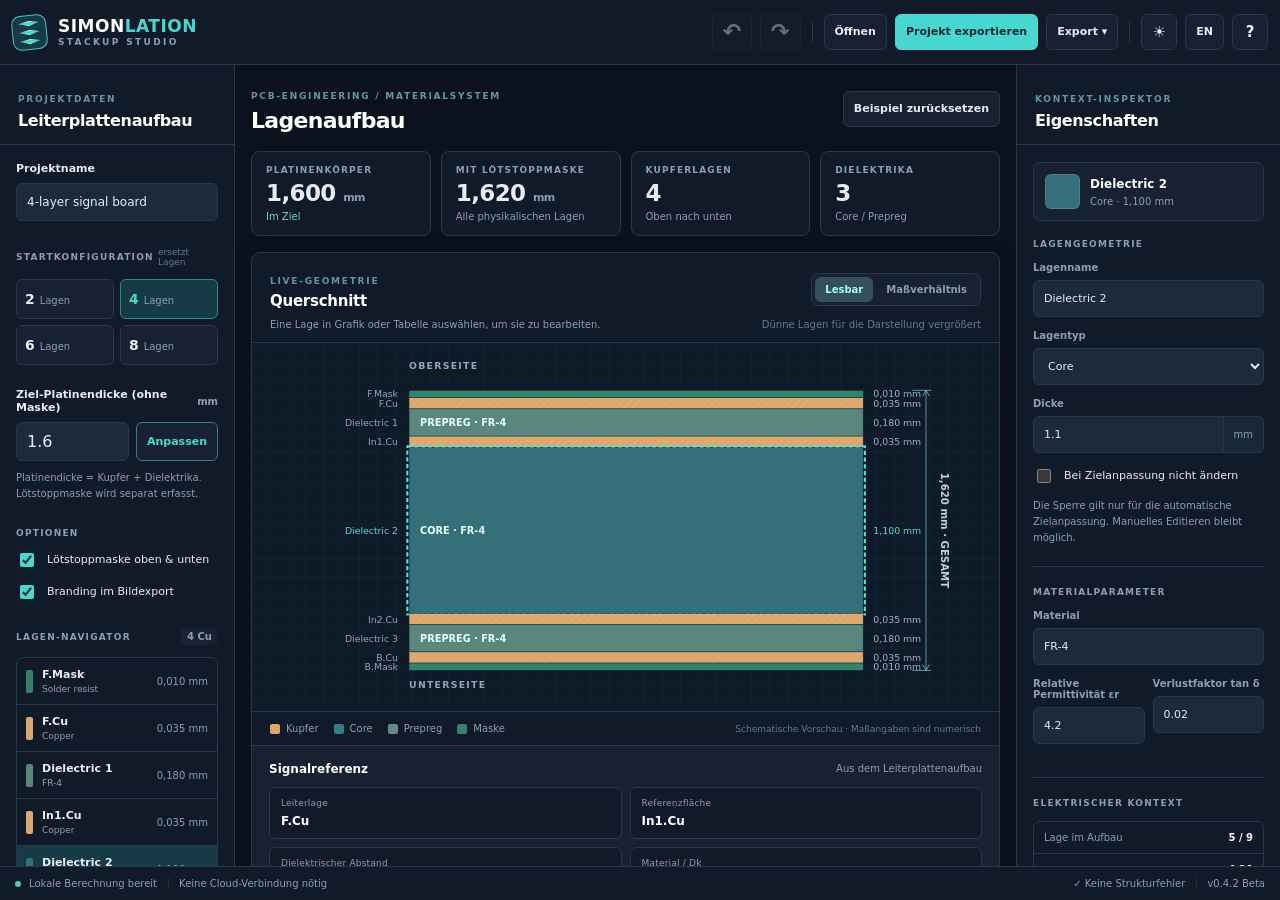
==== commit 3284d8ff: "fix(impedance): correct stripline model, result headline, consistent German UI (0.4.2-beta) - Replac" ====
--- a/index.html
+++ b/index.html
@@ -5,12 +5,12 @@
 <meta name="theme-color" content="#0b121e" id="themeMeta"><meta name="application-name" content="SIMONLATION Stackup Studio">
 <meta name="description" content="Free, local-first PCB layer stackup designer. Design copper and dielectric layers, import KiCad stackups, and export projects for impedance workflows.">
 <link rel="manifest" href="./manifest.webmanifest"><link rel="icon" href="./icons/icon-192.png" sizes="192x192" type="image/png"><link rel="apple-touch-icon" href="./icons/icon-192.png">
-<title>Stackup Studio | SIMONLATION</title><link rel="stylesheet" href="./styles.css?v=0.4.1">
+<title>Stackup Studio | SIMONLATION</title><link rel="stylesheet" href="./styles.css?v=0.4.2">
 </head>
 <body>
 <div class="app" id="app">
 <header class="topbar">
-  <div class="brand"><div class="brand-symbol" aria-hidden="true"><i></i><i></i><i></i></div><div class="brand-word"><b>SIMON<span>LATION</span></b><small>STACKUP STUDIO</small></div><span class="beta-tag">BETA 0.4.1</span></div>
+  <div class="brand"><div class="brand-symbol" aria-hidden="true"><i></i><i></i><i></i></div><div class="brand-word"><b>SIMON<span>LATION</span></b><small>STACKUP STUDIO</small></div><span class="beta-tag">BETA 0.4.2</span></div>
   <nav class="top-actions" aria-label="Project actions">
     <button class="btn icon-btn" id="undoBtn" title="Undo · Ctrl+Z" aria-label="Undo">↶</button><button class="btn icon-btn" id="redoBtn" title="Redo · Ctrl+Shift+Z" aria-label="Redo">↷</button>
     <span class="sep"></span><button class="btn" id="openBtn" data-i18n="open">Open</button>
@@ -56,6 +56,7 @@
     <section class="imp-panel" id="impPanel" aria-label="PCB Impedance Lab">
       <div class="section-heading imp-title"><div><span class="eyebrow" data-imp-label="label">ANALYTICAL QUICK ESTIMATE</span><h2 data-imp-label="title">PCB Impedance Lab</h2></div><div class="imp-section-actions"><span class="imp-pill">QUASI-STATIC</span><button class="btn" id="impExportBtn" data-imp-label="export">Export result JSON</button></div></div>
       <p class="imp-intro" data-imp-label="info">The stackup supplies H, copper thickness and Dk; enter W and S here. No field simulation.</p>
+      <div class="imp-headline" id="impHeadline" aria-live="polite"></div>
       <div class="imp-workspace">
         <div class="imp-controls">
           <div class="imp-field"><label for="impSignal" data-imp-label="signal">Signal layer</label><select id="impSignal"></select></div>
@@ -133,7 +134,7 @@
   </main>
   <aside class="sidebar sidebar-right"><div class="pane-title"><span class="eyebrow" data-i18n="propertiesTag">CONTEXT INSPECTOR</span><h2 data-i18n="properties">Properties</h2></div><div class="pane-scroll" id="inspector"></div></aside>
 </div>
-<footer class="statusbar"><div><span class="status-dot"></span><span id="statusText" data-i18n="localReady">Local engine ready</span><span class="status-divider">│</span><span data-i18n="noCloud">No cloud connection required</span></div><div><span id="validationStatus">—</span><span class="status-divider">│</span><span data-i18n="version">v0.4.1 beta</span></div></footer>
+<footer class="statusbar"><div><span class="status-dot"></span><span id="statusText" data-i18n="localReady">Local engine ready</span><span class="status-divider">│</span><span data-i18n="noCloud">No cloud connection required</span></div><div><span id="validationStatus">—</span><span class="status-divider">│</span><span data-i18n="version">v0.4.2 beta</span></div></footer>
 </div>
 <input id="fileInput" type="file" hidden accept=".json,.kicad_pcb,.txt,application/json,text/plain">
 <dialog id="helpDialog"><div class="dialog-top"><h2 data-i18n="helpTitle">Stackup Studio · Help</h2><button id="closeHelp" class="btn">✕</button></div><div id="helpContent"></div></dialog>
--- a/styles.css
+++ b/styles.css
@@ -228,3 +228,16 @@
 @media(max-width:1340px){.design-workbench:not(.is-stacked) .editor-panel .diagram-area{height:370px}}
 @media(max-width:850px){.stack-route-context{display:none}.design-workbench:not(.is-stacked) .editor-panel .diagram-area{height:330px}}
 @media(max-width:540px){.design-workbench:not(.is-stacked) .editor-panel .diagram-area{height:275px}}
+/* 0.4.2 · result headline directly below the Impedance Lab title */
+.imp-headline{display:flex;align-items:baseline;flex-wrap:wrap;gap:6px 14px;margin:0 18px 14px;padding:12px 16px;border:1px solid #367b8088;border-radius:8px;background:var(--softaccent)}
+.imp-headline .imp-h-kind{font-size:12px;font-weight:750;color:var(--accent);letter-spacing:.04em}
+.imp-headline strong{font-size:30px;line-height:1;letter-spacing:-.8px;color:var(--text);font-variant-numeric:tabular-nums;white-space:nowrap}
+.imp-headline .imp-h-target{font-size:12px;font-weight:650;color:var(--muted);font-variant-numeric:tabular-nums}
+.imp-headline.good .imp-h-target{color:var(--accent)}
+.imp-headline.warn .imp-h-target{color:var(--yellow)}
+.imp-headline .imp-h-chips{display:flex;gap:6px;margin-left:auto;flex-wrap:wrap}
+.imp-headline .imp-h-chips i{font-style:normal;font-size:10.5px;font-weight:650;padding:3px 8px;border-radius:99px;border:1px solid var(--line, #ffffff22);color:var(--muted)}
+.imp-headline.invalid strong{color:var(--muted)}
+.imp-headline .imp-h-note{font-size:12px;color:var(--muted);flex-basis:100%}
+@media (max-width:550px){.imp-headline{margin:0 13px 12px}.imp-headline .imp-h-chips{margin-left:0}}
+#impTargetDelta{display:none}
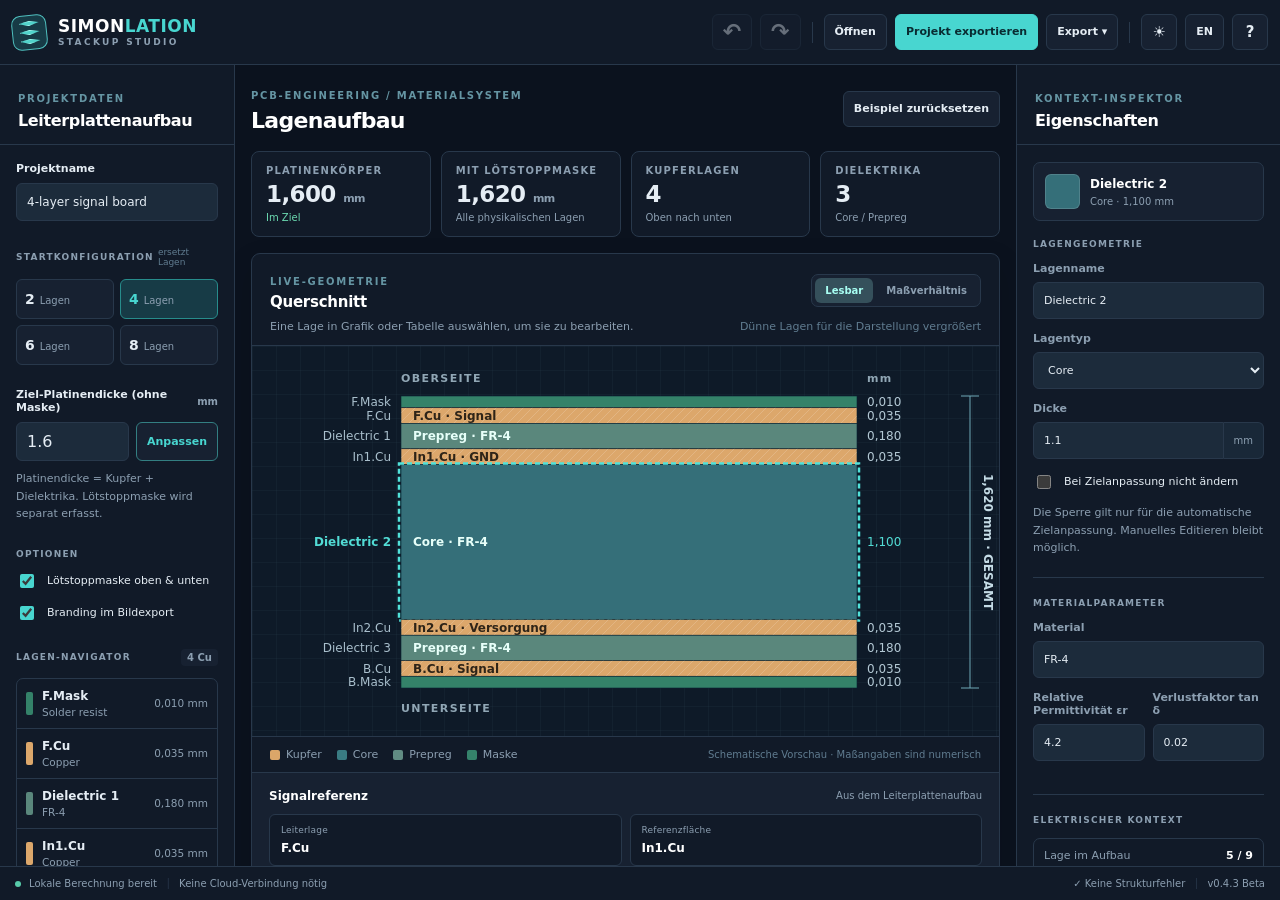
==== commit 311bd0f0: "feat(ui): readable stackup layout and to-scale via fence view (0.4.3-beta) - Stack cross-section dra" ====
--- a/index.html
+++ b/index.html
@@ -5,12 +5,12 @@
 <meta name="theme-color" content="#0b121e" id="themeMeta"><meta name="application-name" content="SIMONLATION Stackup Studio">
 <meta name="description" content="Free, local-first PCB layer stackup designer. Design copper and dielectric layers, import KiCad stackups, and export projects for impedance workflows.">
 <link rel="manifest" href="./manifest.webmanifest"><link rel="icon" href="./icons/icon-192.png" sizes="192x192" type="image/png"><link rel="apple-touch-icon" href="./icons/icon-192.png">
-<title>Stackup Studio | SIMONLATION</title><link rel="stylesheet" href="./styles.css?v=0.4.2">
+<title>Stackup Studio | SIMONLATION</title><link rel="stylesheet" href="./styles.css?v=0.4.3">
 </head>
 <body>
 <div class="app" id="app">
 <header class="topbar">
-  <div class="brand"><div class="brand-symbol" aria-hidden="true"><i></i><i></i><i></i></div><div class="brand-word"><b>SIMON<span>LATION</span></b><small>STACKUP STUDIO</small></div><span class="beta-tag">BETA 0.4.2</span></div>
+  <div class="brand"><div class="brand-symbol" aria-hidden="true"><i></i><i></i><i></i></div><div class="brand-word"><b>SIMON<span>LATION</span></b><small>STACKUP STUDIO</small></div><span class="beta-tag">BETA 0.4.3</span></div>
   <nav class="top-actions" aria-label="Project actions">
     <button class="btn icon-btn" id="undoBtn" title="Undo · Ctrl+Z" aria-label="Undo">↶</button><button class="btn icon-btn" id="redoBtn" title="Redo · Ctrl+Shift+Z" aria-label="Redo">↷</button>
     <span class="sep"></span><button class="btn" id="openBtn" data-i18n="open">Open</button>
@@ -40,7 +40,7 @@
   <main class="main">
     <div class="main-heading"><div><span class="eyebrow" data-i18n="workspaceTag">PCB ENGINEERING / MATERIAL SYSTEM</span><h1 data-i18n="workspaceTitle">Layer stackup</h1></div><div class="main-heading-actions"><div class="segmented layout-switch" role="group" aria-label="Workspace layout"><button id="layoutSplitBtn" data-layout="split" data-i18n="sideBySide" aria-pressed="true" class="active">Side by side</button><button id="layoutStackBtn" data-layout="stacked" data-i18n="stackedView" aria-pressed="false">Stacked</button></div><button class="btn" id="sampleBtn" data-i18n="resetSample">Reset example</button><button class="btn" id="installBtn" hidden data-i18n="install">Install app</button></div></div>
     <div class="metric-row"><div class="metric"><span data-i18n="boardBody">BOARD BODY</span><strong id="bodyMetric">1.600 <small>mm</small></strong><em id="targetDelta">On target</em></div><div class="metric"><span data-i18n="totalIncludingMask">WITH SOLDER MASK</span><strong id="totalMetric">1.620 <small>mm</small></strong><em data-i18n="allLayers">All physical layers</em></div><div class="metric"><span data-i18n="copperLayers">COPPER LAYERS</span><strong id="copperMetric">4</strong><em data-i18n="fromTop">Top to bottom</em></div><div class="metric"><span data-i18n="dielectricLayers">DIELECTRICS</span><strong id="dielMetric">3</strong><em data-i18n="corePrepreg">Core / prepreg</em></div></div>
-    <nav class="mobile-jump-nav" aria-label="Schnellnavigation"><a href="#stackPanel" data-imp-jump="stack">Stackup</a><a href="#impPanel" data-imp-jump="imp">Impedance</a><a href="#viaSection" data-imp-jump="via">Via Fence</a></nav>
+    <nav class="mobile-jump-nav" aria-label="Schnellnavigation"><a href="#stackPanel" data-imp-jump="stack">Stackup</a><a href="#impPanel" data-imp-jump="imp">Impedanz</a><a href="#viaSection" data-imp-jump="via">Via Fence</a></nav>
     <div class="design-workbench" id="designWorkbench" aria-label="Stackup and impedance workspace">
     <section class="editor-panel" id="stackPanel" aria-label="Layer cross-section">
       <div class="section-heading"><div><span class="eyebrow" data-i18n="geometry">LIVE GEOMETRY</span><h2 data-i18n="crossSection">Cross-section</h2></div><div class="segmented"><button data-view="readable" class="active" data-i18n="readable">Readable</button><button data-view="scale" data-i18n="trueScale">True ratio</button></div></div>
@@ -121,7 +121,7 @@
             <div class="via-quick"><button class="btn accent-outline" type="button" id="viaAutoPitch" data-imp-label="viaAuto">Use λg/20</button><button class="btn" type="button" id="viaExport" data-imp-label="viaExport">Export via JSON</button></div>
           </div>
           <div class="via-visual">
-            <div class="imp-canvas-title" data-imp-label="viaTopView">Top view · GND via rows (schematic)</div><svg viewBox="0 0 620 230" id="viaSvg" role="img" aria-label="Via fence layout top view"></svg>
+            <div class="imp-canvas-title" data-imp-label="viaTopView">Top view · GND via rows (schematic)</div><svg viewBox="0 0 620 260" id="viaSvg" role="img" aria-label="Via fence layout top view"></svg>
             <div class="via-results" id="viaResults" aria-live="polite"></div><div id="viaWarnings" class="via-warnings"></div>
           </div>
         </div>
@@ -134,7 +134,7 @@
   </main>
   <aside class="sidebar sidebar-right"><div class="pane-title"><span class="eyebrow" data-i18n="propertiesTag">CONTEXT INSPECTOR</span><h2 data-i18n="properties">Properties</h2></div><div class="pane-scroll" id="inspector"></div></aside>
 </div>
-<footer class="statusbar"><div><span class="status-dot"></span><span id="statusText" data-i18n="localReady">Local engine ready</span><span class="status-divider">│</span><span data-i18n="noCloud">No cloud connection required</span></div><div><span id="validationStatus">—</span><span class="status-divider">│</span><span data-i18n="version">v0.4.2 beta</span></div></footer>
+<footer class="statusbar"><div><span class="status-dot"></span><span id="statusText" data-i18n="localReady">Local engine ready</span><span class="status-divider">│</span><span data-i18n="noCloud">No cloud connection required</span></div><div><span id="validationStatus">—</span><span class="status-divider">│</span><span data-i18n="version">v0.4.3 beta</span></div></footer>
 </div>
 <input id="fileInput" type="file" hidden accept=".json,.kicad_pcb,.txt,application/json,text/plain">
 <dialog id="helpDialog"><div class="dialog-top"><h2 data-i18n="helpTitle">Stackup Studio · Help</h2><button id="closeHelp" class="btn">✕</button></div><div id="helpContent"></div></dialog>
--- a/styles.css
+++ b/styles.css
@@ -241,3 +241,43 @@
 .imp-headline .imp-h-note{font-size:12px;color:var(--muted);flex-basis:100%}
 @media (max-width:550px){.imp-headline{margin:0 13px 12px}.imp-headline .imp-h-chips{margin-left:0}}
 #impTargetDelta{display:none}
+
+/* ===== 0.4.3 · layout & readability pass (authoritative overrides) ===== */
+/* Stack diagram is drawn in container pixels (app.js) – the box simply wraps it. */
+.diagram-area,.design-workbench .editor-panel .diagram-area,.design-workbench:not(.is-stacked) .editor-panel .diagram-area{height:auto!important;min-height:0!important;flex:none!important;display:block}
+.diagram-area svg{width:100%;display:block}
+.design-workbench:not(.is-stacked) .stack-route-context{flex:none;min-height:0}
+/* Readable minimum type sizes */
+.eyebrow{font-size:10px}
+.section-subline,.diagram-footer,.imp-canvas-tip,.imp-small,.small-hint{font-size:11px}
+.foot-right{font-size:10px}
+.metric>span{font-size:10px}
+th{font-size:10px}
+.nav-main b{font-size:12px}.nav-main small,.nav-thick{font-size:10.5px}
+.inspector-field label,.summary-item{font-size:11px}
+.validation-list li,.small-box p{font-size:11px}
+/* Impedance Lab: one result headline, no duplicate result card */
+#impPanel{container-type:inline-size}
+#impPanel #impResultCard{display:none}
+#impPanel .imp-workspace{display:grid;grid-template-columns:minmax(0,1fr);min-height:0}
+#impPanel .imp-controls{display:grid;grid-template-columns:repeat(2,minmax(0,1fr));gap:10px 12px;align-items:end;padding:14px 16px;border-right:0}
+#impPanel .imp-controls>.imp-two,#impPanel .imp-controls>.imp-solve,#impPanel .imp-controls>.imp-small,#impPanel .imp-controls>.imp-target-result{grid-column:1/-1}
+#impPanel .imp-workarea{grid-column:1;border-top:1px solid var(--line)}
+#impPanel #impSvg{display:block;width:100%;height:auto;max-height:300px;min-height:0}
+#impPanel .imp-readouts{grid-column:1;display:grid;grid-template-columns:repeat(2,minmax(0,1fr));gap:4px 16px;padding:12px 16px;border-left:0;border-top:1px solid var(--line);align-items:start}
+#impPanel .imp-reading{margin:0;padding:6px 0;border:0;border-bottom:1px solid var(--line);min-width:0;min-height:0}
+#impPanel .imp-reading span{font-size:11px;color:var(--muted)}
+#impPanel .imp-reading strong{font-size:14px;font-weight:700}
+@container (min-width:760px){
+ #impPanel .imp-workspace{grid-template-columns:250px minmax(0,1fr);grid-template-rows:auto auto}
+ #impPanel .imp-controls{grid-column:1;grid-row:1/span 2;display:flex;flex-direction:column;align-items:stretch;gap:12px;border-right:1px solid var(--line)}
+ #impPanel .imp-workarea{grid-column:2;grid-row:1;border-top:0}
+ #impPanel .imp-readouts{grid-column:2;grid-row:2;display:grid;grid-template-columns:repeat(4,minmax(0,1fr));gap:4px 18px;border-top:1px solid var(--line);border-left:0;padding:12px 18px}
+ #impPanel .imp-reading{border-bottom:0}
+}
+@container (min-width:520px) and (max-width:759px){#impPanel .imp-readouts{grid-template-columns:repeat(4,minmax(0,1fr))}}
+/* Via fence */
+.via-check-grid span{font-size:11.5px;padding:8px 9px}
+.via-check-grid small{font-size:10.5px}
+.via-check-grid .warn{color:var(--yellow);border-color:#8d744366}
+#viaSvg{width:100%;height:auto;display:block}
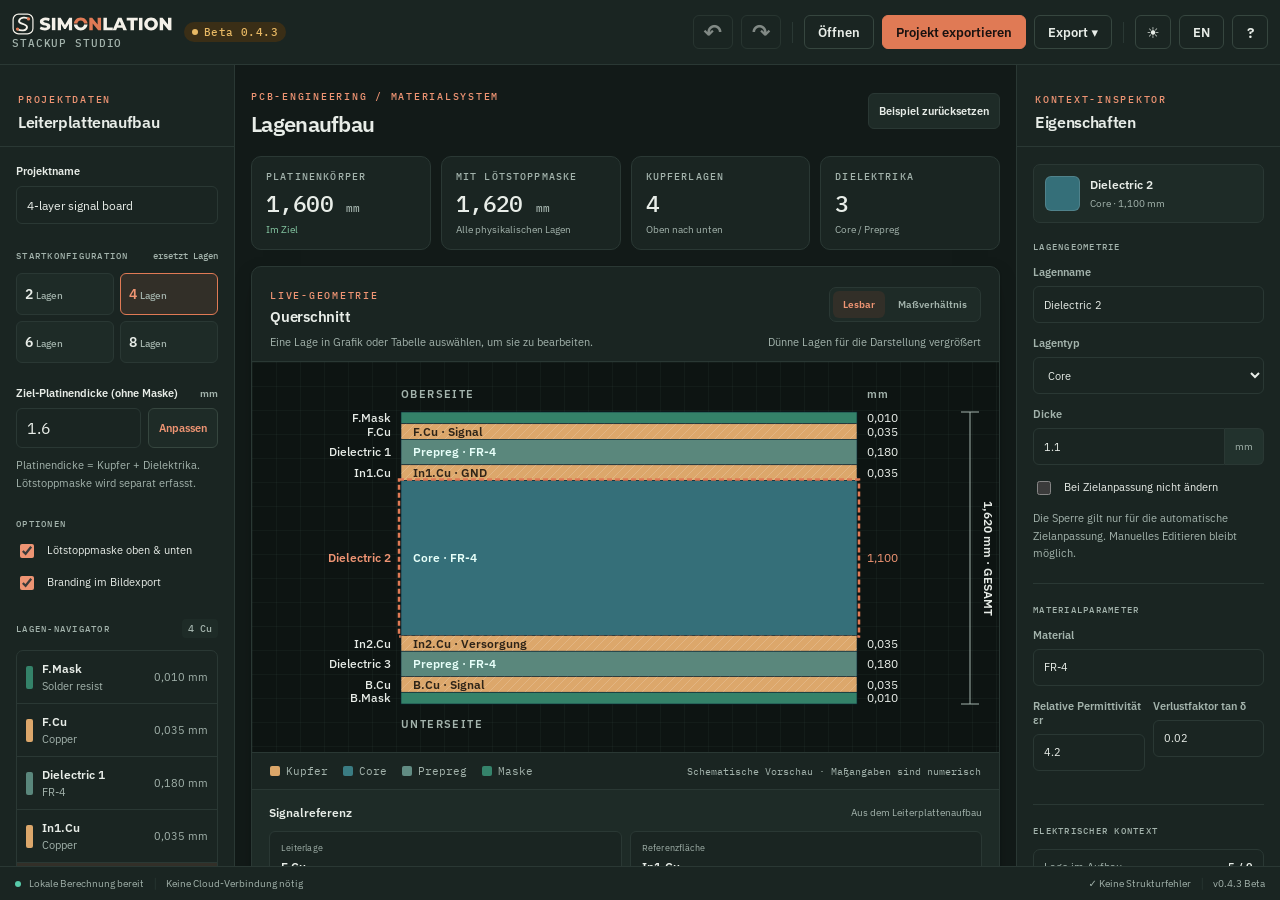
==== commit 43f4195f: "Apply the SIMONLATION Workbench design" ====
--- a/index.html
+++ b/index.html
@@ -1,22 +1,35 @@
 <!doctype html>
-<html lang="de">
+<html lang="de" data-theme="dark">
 <head>
 <meta charset="utf-8"><meta name="viewport" content="width=device-width,initial-scale=1,viewport-fit=cover">
-<meta name="theme-color" content="#0b121e" id="themeMeta"><meta name="application-name" content="SIMONLATION Stackup Studio">
+<meta name="theme-color" content="#121A18" id="themeMeta"><meta name="application-name" content="SIMONLATION Stackup Studio">
 <meta name="description" content="Free, local-first PCB layer stackup designer. Design copper and dielectric layers, import KiCad stackups, and export projects for impedance workflows.">
-<link rel="manifest" href="./manifest.webmanifest"><link rel="icon" href="./icons/icon-192.png" sizes="192x192" type="image/png"><link rel="apple-touch-icon" href="./icons/icon-192.png">
+<link rel="manifest" href="./manifest.webmanifest"><link rel="icon" type="image/svg+xml" href="./icons/icon.svg"><link rel="apple-touch-icon" href="./icons/icon-192.png">
 <title>Stackup Studio | SIMONLATION</title><link rel="stylesheet" href="./styles.css?v=0.4.3">
+
+<link rel="stylesheet" href="./assets/sl/fonts.css?v=sl1">
+<link rel="stylesheet" href="./assets/sl/tokens.css?v=sl1">
+<link rel="stylesheet" href="./assets/sl/app.css?v=sl1">
+<link rel="stylesheet" href="./assets/sl/workbench.css?v=sl1">
+<link rel="stylesheet" href="./workbench.css?v=sl1">
 </head>
 <body>
 <div class="app" id="app">
-<header class="topbar">
-  <div class="brand"><div class="brand-symbol" aria-hidden="true"><i></i><i></i><i></i></div><div class="brand-word"><b>SIMON<span>LATION</span></b><small>STACKUP STUDIO</small></div><span class="beta-tag">BETA 0.4.3</span></div>
+<header class="topbar sl-workbench-header">
+  <div class="brand">
+    <a class="sl-workbench-brand" href="https://simonlation.com/launcher.html" aria-label="SIMONLATION Launcher">
+      <img class="sl-workbench-wordmark sl-workbench-wordmark--light" src="./assets/sl/brand/wordmark-light.svg" alt="">
+      <img class="sl-workbench-wordmark sl-workbench-wordmark--dark" src="./assets/sl/brand/wordmark-dark.svg" alt="">
+      <span class="sl-workbench-name">Stackup Studio</span>
+    </a>
+    <span class="sl-status" data-state="beta">Beta 0.4.3</span>
+  </div>
   <nav class="top-actions" aria-label="Project actions">
-    <button class="btn icon-btn" id="undoBtn" title="Undo · Ctrl+Z" aria-label="Undo">↶</button><button class="btn icon-btn" id="redoBtn" title="Redo · Ctrl+Shift+Z" aria-label="Redo">↷</button>
-    <span class="sep"></span><button class="btn" id="openBtn" data-i18n="open">Open</button>
-    <button class="btn primary" id="saveBtn" data-i18n="save">Export project</button>
-    <div class="menu-anchor"><button class="btn" id="exportBtn" aria-expanded="false" data-i18n="export">Export ▾</button><div class="dropdown hidden" id="exportMenu"><button data-export="svg">SVG · Cross-section</button><button data-export="png">PNG · Cross-section</button><button data-export="csv">CSV · Layer table</button><button data-export="csvde">CSV · Deutsch (Excel)</button><button data-export="bridge">JSON · Impedance handoff</button></div></div>
-    <span class="sep"></span><button class="btn mini" id="themeBtn" aria-label="Toggle theme">☀</button><button class="btn lang" id="langBtn">EN</button><button class="btn mini help" id="helpBtn" title="Help">?</button>
+    <button class="btn icon-btn sl-btn" id="undoBtn" title="Undo · Ctrl+Z" aria-label="Undo">↶</button><button class="btn icon-btn sl-btn" id="redoBtn" title="Redo · Ctrl+Shift+Z" aria-label="Redo">↷</button>
+    <span class="sep"></span><button class="btn sl-btn" id="openBtn" data-i18n="open">Open</button>
+    <button class="btn primary sl-btn sl-btn--primary" id="saveBtn" data-i18n="save">Export project</button>
+    <div class="menu-anchor"><button class="btn sl-btn" id="exportBtn" aria-expanded="false" data-i18n="export">Export ▾</button><div class="dropdown hidden" id="exportMenu"><button data-export="svg">SVG · Cross-section</button><button data-export="png">PNG · Cross-section</button><button data-export="csv">CSV · Layer table</button><button data-export="csvde">CSV · Deutsch (Excel)</button><button data-export="bridge">JSON · Impedance handoff</button></div></div>
+    <span class="sep"></span><button class="btn mini sl-btn" id="themeBtn" aria-label="Toggle theme">☀</button><button class="btn lang sl-btn" id="langBtn">EN</button><button class="btn mini help sl-btn" id="helpBtn" title="Help">?</button>
   </nav>
 </header>
 <div class="workspace">
--- a/assets/sl/fonts.css
+++ b/assets/sl/fonts.css
@@ -0,0 +1,19 @@
+/* SIMONLATION type: Source Serif 4, IBM Plex Sans, IBM Plex Mono (SIL OFL 1.1, self-hosted) */
+@font-face{font-family:'SL Serif';font-style:normal;font-display:swap;font-weight:200 900;src:url('fonts/source-serif-4-latin-ext-wght-normal.woff2') format('woff2');unicode-range:U+0100-02BA,U+02BD-02C5,U+02C7-02CC,U+02CE-02D7,U+02DD-02FF,U+1D00-1DBF,U+1E00-1E9F,U+1EF2-1EFF,U+2020,U+20A0-20AB,U+20AD-20C0,U+2113,U+2C60-2C7F,U+A720-A7FF}
+@font-face{font-family:'SL Serif';font-style:italic;font-display:swap;font-weight:200 900;src:url('fonts/source-serif-4-latin-ext-wght-italic.woff2') format('woff2');unicode-range:U+0100-02BA,U+02BD-02C5,U+02C7-02CC,U+02CE-02D7,U+02DD-02FF,U+1D00-1DBF,U+1E00-1E9F,U+1EF2-1EFF,U+2020,U+20A0-20AB,U+20AD-20C0,U+2113,U+2C60-2C7F,U+A720-A7FF}
+@font-face{font-family:'SL Serif';font-style:normal;font-display:swap;font-weight:200 900;src:url('fonts/source-serif-4-latin-wght-normal.woff2') format('woff2');unicode-range:U+0000-00FF,U+0131,U+0152-0153,U+02BB-02BC,U+02C6,U+02DA,U+02DC,U+0304,U+0308,U+0329,U+2000-206F,U+20AC,U+2122,U+2191,U+2193,U+2212,U+2215,U+FEFF,U+FFFD}
+@font-face{font-family:'SL Serif';font-style:italic;font-display:swap;font-weight:200 900;src:url('fonts/source-serif-4-latin-wght-italic.woff2') format('woff2');unicode-range:U+0000-00FF,U+0131,U+0152-0153,U+02BB-02BC,U+02C6,U+02DA,U+02DC,U+0304,U+0308,U+0329,U+2000-206F,U+20AC,U+2122,U+2191,U+2193,U+2212,U+2215,U+FEFF,U+FFFD}
+@font-face{font-family:'SL Sans';font-style:normal;font-display:swap;font-weight:400;src:url('fonts/ibm-plex-sans-greek-400-normal.woff2') format('woff2');unicode-range:U+0370-0377,U+037A-037F,U+0384-038A,U+038C,U+038E-03A1,U+03A3-03FF}
+@font-face{font-family:'SL Sans';font-style:normal;font-display:swap;font-weight:400;src:url('fonts/ibm-plex-sans-latin-ext-400-normal.woff2') format('woff2');unicode-range:U+0100-02BA,U+02BD-02C5,U+02C7-02CC,U+02CE-02D7,U+02DD-02FF,U+1D00-1DBF,U+1E00-1E9F,U+1EF2-1EFF,U+2020,U+20A0-20AB,U+20AD-20C0,U+2113,U+2C60-2C7F,U+A720-A7FF}
+@font-face{font-family:'SL Sans';font-style:normal;font-display:swap;font-weight:400;src:url('fonts/ibm-plex-sans-latin-400-normal.woff2') format('woff2');unicode-range:U+0000-00FF,U+0131,U+0152-0153,U+02BB-02BC,U+02C6,U+02DA,U+02DC,U+0304,U+0308,U+0329,U+2000-206F,U+20AC,U+2122,U+2191,U+2193,U+2212,U+2215,U+FEFF,U+FFFD}
+@font-face{font-family:'SL Sans';font-style:normal;font-display:swap;font-weight:500;src:url('fonts/ibm-plex-sans-greek-500-normal.woff2') format('woff2');unicode-range:U+0370-0377,U+037A-037F,U+0384-038A,U+038C,U+038E-03A1,U+03A3-03FF}
+@font-face{font-family:'SL Sans';font-style:normal;font-display:swap;font-weight:500;src:url('fonts/ibm-plex-sans-latin-ext-500-normal.woff2') format('woff2');unicode-range:U+0100-02BA,U+02BD-02C5,U+02C7-02CC,U+02CE-02D7,U+02DD-02FF,U+1D00-1DBF,U+1E00-1E9F,U+1EF2-1EFF,U+2020,U+20A0-20AB,U+20AD-20C0,U+2113,U+2C60-2C7F,U+A720-A7FF}
+@font-face{font-family:'SL Sans';font-style:normal;font-display:swap;font-weight:500;src:url('fonts/ibm-plex-sans-latin-500-normal.woff2') format('woff2');unicode-range:U+0000-00FF,U+0131,U+0152-0153,U+02BB-02BC,U+02C6,U+02DA,U+02DC,U+0304,U+0308,U+0329,U+2000-206F,U+20AC,U+2122,U+2191,U+2193,U+2212,U+2215,U+FEFF,U+FFFD}
+@font-face{font-family:'SL Sans';font-style:normal;font-display:swap;font-weight:600;src:url('fonts/ibm-plex-sans-greek-600-normal.woff2') format('woff2');unicode-range:U+0370-0377,U+037A-037F,U+0384-038A,U+038C,U+038E-03A1,U+03A3-03FF}
+@font-face{font-family:'SL Sans';font-style:normal;font-display:swap;font-weight:600;src:url('fonts/ibm-plex-sans-latin-ext-600-normal.woff2') format('woff2');unicode-range:U+0100-02BA,U+02BD-02C5,U+02C7-02CC,U+02CE-02D7,U+02DD-02FF,U+1D00-1DBF,U+1E00-1E9F,U+1EF2-1EFF,U+2020,U+20A0-20AB,U+20AD-20C0,U+2113,U+2C60-2C7F,U+A720-A7FF}
+@font-face{font-family:'SL Sans';font-style:normal;font-display:swap;font-weight:600;src:url('fonts/ibm-plex-sans-latin-600-normal.woff2') format('woff2');unicode-range:U+0000-00FF,U+0131,U+0152-0153,U+02BB-02BC,U+02C6,U+02DA,U+02DC,U+0304,U+0308,U+0329,U+2000-206F,U+20AC,U+2122,U+2191,U+2193,U+2212,U+2215,U+FEFF,U+FFFD}
+@font-face{font-family:'SL Sans';font-style:italic;font-display:swap;font-weight:400;src:url('fonts/ibm-plex-sans-latin-400-italic.woff2') format('woff2');unicode-range:U+0000-00FF,U+0131,U+0152-0153,U+02BB-02BC,U+02C6,U+02DA,U+02DC,U+0304,U+0308,U+0329,U+2000-206F,U+20AC,U+2122,U+2191,U+2193,U+2212,U+2215,U+FEFF,U+FFFD}
+@font-face{font-family:'SL Mono';font-style:normal;font-display:swap;font-weight:400;src:url('fonts/ibm-plex-mono-latin-ext-400-normal.woff2') format('woff2');unicode-range:U+0100-02BA,U+02BD-02C5,U+02C7-02CC,U+02CE-02D7,U+02DD-02FF,U+1D00-1DBF,U+1E00-1E9F,U+1EF2-1EFF,U+2020,U+20A0-20AB,U+20AD-20C0,U+2113,U+2C60-2C7F,U+A720-A7FF}
+@font-face{font-family:'SL Mono';font-style:normal;font-display:swap;font-weight:400;src:url('fonts/ibm-plex-mono-latin-400-normal.woff2') format('woff2');unicode-range:U+0000-00FF,U+0131,U+0152-0153,U+02BB-02BC,U+02C6,U+02DA,U+02DC,U+0304,U+0308,U+0329,U+2000-206F,U+20AC,U+2122,U+2191,U+2193,U+2212,U+2215,U+FEFF,U+FFFD}
+@font-face{font-family:'SL Mono';font-style:normal;font-display:swap;font-weight:500;src:url('fonts/ibm-plex-mono-latin-ext-500-normal.woff2') format('woff2');unicode-range:U+0100-02BA,U+02BD-02C5,U+02C7-02CC,U+02CE-02D7,U+02DD-02FF,U+1D00-1DBF,U+1E00-1E9F,U+1EF2-1EFF,U+2020,U+20A0-20AB,U+20AD-20C0,U+2113,U+2C60-2C7F,U+A720-A7FF}
+@font-face{font-family:'SL Mono';font-style:normal;font-display:swap;font-weight:500;src:url('fonts/ibm-plex-mono-latin-500-normal.woff2') format('woff2');unicode-range:U+0000-00FF,U+0131,U+0152-0153,U+02BB-02BC,U+02C6,U+02DA,U+02DC,U+0304,U+0308,U+0329,U+2000-206F,U+20AC,U+2122,U+2191,U+2193,U+2212,U+2215,U+FEFF,U+FFFD}
--- a/assets/sl/tokens.css
+++ b/assets/sl/tokens.css
@@ -0,0 +1,62 @@
+/* SIMONLATION design tokens · v1.0
+   One source for the website, the launcher and every tool.
+   Light "paper" theme is the default; [data-theme="dark"] is the workbench theme for tool UIs. */
+:root{
+  /* brand */
+  --sl-green:#203A34;      /* deep green: wordmark, primary buttons, dark bands */
+  --sl-green-2:#2E5248;    /* hover / secondary green */
+  --sl-terra:#BB5031;      /* terracotta: accent, lower half of the O, the N */
+  --sl-terra-text:#A3432A; /* terracotta for small text on paper (AA contrast) */
+  --sl-orange:#E07A55;     /* accent on dark surfaces */
+  --sl-sage:#DCE5DB;       /* soft green surfaces, icon tiles */
+  --sl-sage-2:#E9EEE6;
+
+  /* surfaces & text (light) */
+  --sl-bg:#F4F1E9;         /* paper */
+  --sl-bg-2:#ECE8DD;       /* recessed paper */
+  --sl-panel:#FFFEFA;      /* cards, inputs */
+  --sl-text:#24302E;       /* ink */
+  --sl-muted:#56645E;      /* secondary text */
+  --sl-faint:#7A8780;      /* captions, disabled */
+  --sl-line:#D6DACF;       /* hairlines */
+  --sl-line-2:#C4CABF;     /* stronger borders */
+  --sl-accent:var(--sl-terra);
+  --sl-accent-text:var(--sl-terra-text);
+  --sl-focus:#BB5031;
+
+  /* status (always paired with a text label, never colour alone) */
+  --sl-st-stable:#2F6B4F;  --sl-st-stable-bg:#E2EEE5;
+  --sl-st-beta:#8A5A0B;    --sl-st-beta-bg:#F6EAD2;
+  --sl-st-preview:#38597A; --sl-st-preview-bg:#E1E9F1;
+  --sl-st-proto:#6A4F78;   --sl-st-proto-bg:#ECE4F0;
+  --sl-st-dev:#56645E;     --sl-st-dev-bg:#E7E9E3;
+  --sl-ok:#2F6B4F; --sl-warn:#8A5A0B; --sl-error:#A3332A;
+
+  /* data colours for charts (validated against paper and panel) */
+  --sl-data-1:#BB5031; --sl-data-2:#2E6F8E; --sl-data-3:#5E8C3A; --sl-data-4:#8A5A9E; --sl-data-5:#B88A1B; --sl-data-6:#203A34;
+
+  /* type */
+  --sl-font-serif:'SL Serif',Georgia,'Times New Roman',serif;
+  --sl-font-sans:'SL Sans','Segoe UI',system-ui,-apple-system,Roboto,Arial,sans-serif;
+  --sl-font-mono:'SL Mono','Cascadia Code',Consolas,'SFMono-Regular',monospace;
+
+  /* shape & space */
+  --sl-radius-s:6px; --sl-radius:10px; --sl-radius-l:16px;
+  --sl-shadow:0 1px 2px rgba(32,58,52,.06),0 8px 24px -12px rgba(32,58,52,.18);
+  --sl-shadow-l:0 2px 4px rgba(32,58,52,.05),0 24px 60px -28px rgba(32,58,52,.35);
+  --sl-space-1:4px; --sl-space-2:8px; --sl-space-3:12px; --sl-space-4:16px; --sl-space-5:24px; --sl-space-6:32px; --sl-space-7:48px; --sl-space-8:72px; --sl-space-9:112px;
+  --sl-ease:cubic-bezier(.2,.7,.2,1); --sl-dur:180ms;
+  --sl-touch:44px;
+  color-scheme:light;
+}
+[data-theme="dark"]{
+  --sl-bg:#121A18; --sl-bg-2:#0D1412; --sl-panel:#1A2522; --sl-text:#E8EDE8; --sl-muted:#A3B3AC; --sl-faint:#7C8D86;
+  --sl-line:#2A3834; --sl-line-2:#36463F; --sl-sage:#22322D; --sl-sage-2:#1E2B27;
+  --sl-accent:var(--sl-orange); --sl-accent-text:#EE9473; --sl-focus:#EE9473;
+  --sl-st-stable:#86C9A4; --sl-st-stable-bg:#1D3329; --sl-st-beta:#E8B964; --sl-st-beta-bg:#3A2E16;
+  --sl-st-preview:#93B8DA; --sl-st-preview-bg:#1D2B38; --sl-st-proto:#C3A6D3; --sl-st-proto-bg:#2E2436; --sl-st-dev:#A3B3AC; --sl-st-dev-bg:#25302C;
+  --sl-ok:#86C9A4; --sl-warn:#E8B964; --sl-error:#F08C80;
+  --sl-data-1:#EE8A63; --sl-data-2:#6FB3D6; --sl-data-3:#9CCB6E; --sl-data-4:#C49BDB; --sl-data-5:#E3C05C; --sl-data-6:#D8E2DC;
+  --sl-shadow:0 1px 2px rgba(0,0,0,.3),0 8px 24px -12px rgba(0,0,0,.5);
+  color-scheme:dark;
+}
--- a/assets/sl/app.css
+++ b/assets/sl/app.css
@@ -0,0 +1,133 @@
+/* SIMONLATION app kit · v1.0
+   Shared look for all SIMONLATION tools. Requires tokens.css (+ fonts.css).
+   Usage: <html data-theme="dark"> (workbench, default for tools) or data-theme="light" (paper).
+   All classes are prefixed sl- so they can be dropped into existing apps without collisions. */
+
+.sl-app{margin:0;min-height:100vh;display:grid;grid-template-rows:auto 1fr auto;background:var(--sl-bg);color:var(--sl-text);font:400 14px/1.5 var(--sl-font-sans);-webkit-font-smoothing:antialiased}
+.sl-app *,.sl-app *::before,.sl-app *::after{box-sizing:border-box}
+.sl-app :focus-visible{outline:2px solid var(--sl-focus);outline-offset:2px;border-radius:4px}
+
+/* ---------- app bar: same structure in every tool ---------- */
+.sl-appbar{display:flex;align-items:center;gap:16px;min-height:56px;padding:0 16px;border-bottom:1px solid var(--sl-line);background:var(--sl-panel)}
+.sl-appbar__brand{display:flex;align-items:center;gap:10px;text-decoration:none;color:inherit;min-width:0}
+.sl-appbar__brand img,.sl-appbar__brand svg{width:30px;height:30px;flex:none}
+.sl-appbar__name{display:flex;flex-direction:column;line-height:1.15;min-width:0}
+.sl-appbar__name small{font:500 11px var(--sl-font-mono);letter-spacing:.12em;text-transform:uppercase;color:var(--sl-muted)}
+.sl-appbar__name b{font-weight:600;font-size:15.5px;white-space:nowrap;overflow:hidden;text-overflow:ellipsis}
+.sl-appbar__spacer{flex:1}
+.sl-appbar__actions{display:flex;align-items:center;gap:8px}
+.sl-appbar__home{display:inline-flex;align-items:center;gap:6px;padding:0 10px;min-height:34px;border-radius:var(--sl-radius-s);color:var(--sl-muted);font-size:13px;text-decoration:none}
+.sl-appbar__home:hover{color:var(--sl-text);background:var(--sl-sage-2)}
+
+/* ---------- layout ---------- */
+.sl-workspace{display:grid;grid-template-columns:280px minmax(0,1fr) 300px;min-height:0}
+.sl-workspace--two{grid-template-columns:300px minmax(0,1fr)}
+.sl-side{border-right:1px solid var(--sl-line);background:var(--sl-bg-2);overflow:auto;padding:12px}
+.sl-side--right{border-right:0;border-left:1px solid var(--sl-line)}
+.sl-canvas{min-width:0;overflow:auto;padding:16px;display:grid;gap:16px;align-content:start}
+@media (max-width:1100px){.sl-workspace{grid-template-columns:260px minmax(0,1fr)}.sl-workspace>.sl-side--right{grid-column:1/-1;border-left:0;border-top:1px solid var(--sl-line)}}
+@media (max-width:760px){.sl-workspace,.sl-workspace--two{grid-template-columns:minmax(0,1fr)}.sl-side{border-right:0;border-bottom:1px solid var(--sl-line)}}
+
+/* ---------- panels ---------- */
+.sl-panel{background:var(--sl-panel);border:1px solid var(--sl-line);border-radius:var(--sl-radius)}
+.sl-panel+.sl-panel{margin-top:12px}
+.sl-panel__head{display:flex;align-items:center;gap:10px;min-height:44px;padding:0 14px;border-bottom:1px solid var(--sl-line)}
+.sl-panel__head h2,.sl-panel__head h3{margin:0;font:600 14px/1.3 var(--sl-font-sans)}
+.sl-panel__head .sl-eyebrow{margin-right:auto}
+.sl-panel__body{padding:14px}
+.sl-eyebrow{font:500 11px/1.3 var(--sl-font-mono);letter-spacing:.12em;text-transform:uppercase;color:var(--sl-accent-text)}
+
+/* ---------- headline result (one big number per tool view) ---------- */
+.sl-result{display:flex;flex-wrap:wrap;align-items:baseline;gap:6px 14px;padding:16px 18px;border:1px solid var(--sl-line);border-left:3px solid var(--sl-accent);border-radius:var(--sl-radius);background:var(--sl-panel)}
+.sl-result__label{font:500 11px var(--sl-font-mono);letter-spacing:.1em;text-transform:uppercase;color:var(--sl-muted);flex-basis:100%}
+.sl-result__value{font:500 34px/1.1 var(--sl-font-serif);letter-spacing:-.01em}
+.sl-result__unit{font-size:16px;color:var(--sl-muted)}
+.sl-result__model{margin-left:auto;font-size:12.5px;color:var(--sl-muted)}
+
+/* ---------- key value readouts ---------- */
+.sl-kpis{display:grid;grid-template-columns:repeat(auto-fit,minmax(140px,1fr));gap:8px}
+.sl-kpi{padding:10px 12px;border:1px solid var(--sl-line);border-radius:var(--sl-radius-s);background:var(--sl-panel)}
+.sl-kpi span{display:block;font:500 11px var(--sl-font-mono);letter-spacing:.08em;text-transform:uppercase;color:var(--sl-muted)}
+.sl-kpi b{display:block;margin-top:3px;font:600 18px/1.2 var(--sl-font-sans);font-variant-numeric:tabular-nums}
+.sl-kpi small{color:var(--sl-faint);font-size:12px}
+
+/* ---------- form controls ---------- */
+.sl-field{display:grid;gap:5px;margin-bottom:12px}
+.sl-field>label,.sl-label{font-size:12.5px;font-weight:500;color:var(--sl-muted)}
+.sl-input,.sl-select,.sl-textarea{width:100%;min-height:36px;padding:0 10px;border:1px solid var(--sl-line-2);border-radius:var(--sl-radius-s);background:var(--sl-bg);color:var(--sl-text);font:400 14px var(--sl-font-sans)}
+.sl-input:focus,.sl-select:focus,.sl-textarea:focus{outline:none;border-color:var(--sl-focus);box-shadow:0 0 0 3px color-mix(in srgb,var(--sl-focus) 25%,transparent)}
+.sl-input[type="number"],.sl-num{font-family:var(--sl-font-mono);font-variant-numeric:tabular-nums;text-align:right}
+.sl-unit{display:grid;grid-template-columns:minmax(0,1fr) auto;align-items:center}
+.sl-unit .sl-input{border-radius:var(--sl-radius-s) 0 0 var(--sl-radius-s)}
+.sl-unit span{min-height:36px;display:grid;place-items:center;padding:0 9px;border:1px solid var(--sl-line-2);border-left:0;border-radius:0 var(--sl-radius-s) var(--sl-radius-s) 0;background:var(--sl-bg-2);color:var(--sl-muted);font:500 12px var(--sl-font-mono)}
+.sl-textarea{min-height:90px;padding:8px 10px;resize:vertical}
+.sl-check{display:flex;gap:8px;align-items:center;font-size:13.5px;cursor:pointer}
+.sl-check input{accent-color:var(--sl-accent);width:16px;height:16px}
+
+/* ---------- buttons ---------- */
+.sl-btn{display:inline-flex;align-items:center;justify-content:center;gap:7px;min-height:34px;padding:0 13px;border:1px solid var(--sl-line-2);border-radius:var(--sl-radius-s);background:var(--sl-panel);color:var(--sl-text);font:600 13px/1 var(--sl-font-sans);cursor:pointer;text-decoration:none;transition:background var(--sl-dur) var(--sl-ease),border-color var(--sl-dur) var(--sl-ease)}
+.sl-btn:hover{border-color:var(--sl-muted)}
+.sl-btn svg{width:15px;height:15px}
+.sl-btn--primary{background:var(--sl-green);border-color:var(--sl-green);color:#F7F5EF}
+.sl-btn--primary:hover{background:var(--sl-green-2);border-color:var(--sl-green-2)}
+[data-theme="dark"] .sl-btn--primary{background:var(--sl-orange);border-color:var(--sl-orange);color:#1A1210}
+[data-theme="dark"] .sl-btn--primary:hover{background:#EB8C69;border-color:#EB8C69}
+.sl-btn--ghost{background:transparent;border-color:transparent;color:var(--sl-muted)}
+.sl-btn--ghost:hover{background:var(--sl-sage-2);color:var(--sl-text)}
+.sl-btn--danger{color:var(--sl-error)}
+.sl-btn--icon{width:34px;padding:0}
+.sl-btn:disabled{opacity:.5;cursor:not-allowed}
+
+/* ---------- tabs & segmented control ---------- */
+.sl-tabs{display:flex;gap:2px;border-bottom:1px solid var(--sl-line);overflow-x:auto}
+.sl-tab{min-height:38px;padding:0 12px;border:0;border-bottom:2px solid transparent;background:none;color:var(--sl-muted);font:500 13.5px var(--sl-font-sans);cursor:pointer;white-space:nowrap}
+.sl-tab[aria-selected="true"]{color:var(--sl-text);border-bottom-color:var(--sl-accent)}
+.sl-seg{display:inline-flex;padding:2px;border:1px solid var(--sl-line-2);border-radius:var(--sl-radius-s);background:var(--sl-bg)}
+.sl-seg button{min-height:28px;padding:0 10px;border:0;border-radius:4px;background:none;color:var(--sl-muted);font:500 12.5px var(--sl-font-sans);cursor:pointer}
+.sl-seg button[aria-pressed="true"]{background:var(--sl-panel);color:var(--sl-text);box-shadow:var(--sl-shadow)}
+
+/* ---------- status badge (same labels as the website) ---------- */
+.sl-status{display:inline-flex;align-items:center;gap:6px;padding:2px 8px;border-radius:999px;font:500 11px/1.5 var(--sl-font-mono);letter-spacing:.04em;color:var(--st,var(--sl-st-dev));background:var(--st-bg,var(--sl-st-dev-bg));white-space:nowrap}
+.sl-status::before{content:"";width:6px;height:6px;border-radius:50%;background:currentColor}
+.sl-status[data-state="live"]{--st:var(--sl-st-stable);--st-bg:var(--sl-st-stable-bg)}
+.sl-status[data-state="beta"]{--st:var(--sl-st-beta);--st-bg:var(--sl-st-beta-bg)}
+.sl-status[data-state="preview"]{--st:var(--sl-st-preview);--st-bg:var(--sl-st-preview-bg)}
+.sl-status[data-state="prototype"]{--st:var(--sl-st-proto);--st-bg:var(--sl-st-proto-bg)}
+
+/* ---------- notes: model info, warnings, errors ---------- */
+.sl-note{display:grid;grid-template-columns:auto 1fr;gap:10px;padding:10px 12px;border:1px solid var(--sl-line);border-left:3px solid var(--nt,var(--sl-muted));border-radius:var(--sl-radius-s);background:var(--sl-panel);font-size:13px}
+.sl-note b{display:block;margin-bottom:2px}
+.sl-note--info{--nt:var(--sl-st-preview)}
+.sl-note--ok{--nt:var(--sl-ok)}
+.sl-note--warn{--nt:var(--sl-warn)}
+.sl-note--error{--nt:var(--sl-error)}
+.sl-note::before{content:"i";display:grid;place-items:center;width:18px;height:18px;border-radius:50%;background:var(--nt,var(--sl-muted));color:var(--sl-panel);font:700 11px var(--sl-font-mono)}
+.sl-note--warn::before{content:"!"}.sl-note--error::before{content:"×"}.sl-note--ok::before{content:"✓"}
+
+/* ---------- tables ---------- */
+.sl-table{width:100%;border-collapse:collapse;font-size:13px}
+.sl-table th{position:sticky;top:0;text-align:left;padding:7px 10px;font:500 11px var(--sl-font-mono);letter-spacing:.08em;text-transform:uppercase;color:var(--sl-muted);background:var(--sl-bg-2);border-bottom:1px solid var(--sl-line)}
+.sl-table td{padding:7px 10px;border-bottom:1px solid var(--sl-line)}
+.sl-table td.num{font-family:var(--sl-font-mono);text-align:right;font-variant-numeric:tabular-nums}
+.sl-table tr[aria-selected="true"] td{background:color-mix(in srgb,var(--sl-accent) 12%,transparent)}
+
+/* ---------- plots ---------- */
+.sl-plot{position:relative;min-height:260px;border:1px solid var(--sl-line);border-radius:var(--sl-radius);background:var(--sl-panel);padding:10px}
+.sl-plot__demo{position:absolute;top:10px;right:12px;font:500 11px var(--sl-font-mono);letter-spacing:.08em;text-transform:uppercase;color:var(--sl-warn)}
+
+/* ---------- status bar ---------- */
+.sl-statusbar{display:flex;flex-wrap:wrap;gap:4px 18px;align-items:center;min-height:30px;padding:0 14px;border-top:1px solid var(--sl-line);background:var(--sl-panel);font:500 11.5px var(--sl-font-mono);color:var(--sl-muted)}
+.sl-statusbar .sl-dot{display:inline-block;width:7px;height:7px;border-radius:50%;background:var(--sl-ok);margin-right:6px}
+.sl-statusbar .sl-right{margin-left:auto}
+
+/* ---------- scrollbars ---------- */
+.sl-app *{scrollbar-width:thin;scrollbar-color:var(--sl-line-2) transparent}
+
+@media (prefers-reduced-motion:reduce){.sl-app *{transition:none!important;animation:none!important}}
+@media (max-width:760px){
+  .sl-appbar{flex-wrap:wrap;gap:8px 12px;padding:8px 12px}
+  .sl-appbar__spacer{display:none}
+  .sl-appbar__actions{flex-basis:100%;flex-wrap:wrap}
+  .sl-canvas{padding:12px}
+  .sl-result__model{margin-left:0;flex-basis:100%}
+}
--- a/assets/sl/workbench.css
+++ b/assets/sl/workbench.css
@@ -0,0 +1,85 @@
+/* SIMONLATION workbench header and controls for existing applications. */
+:root[data-theme] {
+  font-family: var(--sl-font-sans);
+  color: var(--sl-text);
+  background: var(--sl-bg);
+}
+
+.sl-workbench-brand {
+  display: grid;
+  gap: 2px;
+  width: max-content;
+  color: inherit;
+  text-decoration: none;
+}
+
+.sl-workbench-wordmark {
+  display: block;
+  width: auto;
+  height: 22px;
+}
+
+.sl-workbench-wordmark--dark,
+[data-theme="dark"] .sl-workbench-wordmark--light { display: none; }
+[data-theme="dark"] .sl-workbench-wordmark--dark { display: block; }
+
+.sl-workbench-name {
+  color: var(--sl-muted);
+  font: 500 11px/1.2 var(--sl-font-mono);
+  letter-spacing: .08em;
+  text-transform: uppercase;
+}
+
+:root[data-theme] .sl-workbench-header {
+  background: var(--sl-panel);
+  border-color: var(--sl-line);
+}
+
+:root[data-theme] .sl-workbench-header .sl-btn {
+  color: var(--sl-text);
+  background: var(--sl-panel);
+  border-color: var(--sl-line-2);
+  border-radius: var(--sl-radius-s);
+}
+
+:root[data-theme] .sl-workbench-header .sl-btn:hover:not(:disabled) {
+  background: var(--sl-sage-2);
+  border-color: var(--sl-muted);
+}
+
+:root[data-theme] .sl-workbench-header .sl-btn.sl-btn--primary {
+  color: var(--sl-primary-text);
+  background: var(--sl-primary);
+  border-color: var(--sl-primary);
+}
+
+:root[data-theme] .sl-workbench-header .sl-btn.sl-btn--primary:hover:not(:disabled) {
+  background: var(--sl-primary-hover);
+  border-color: var(--sl-primary-hover);
+}
+
+:root {
+  --sl-primary: var(--sl-green);
+  --sl-primary-hover: var(--sl-green-2);
+  --sl-primary-text: #f7f5ef;
+  --sl-selection: color-mix(in srgb, var(--sl-accent) 12%, var(--sl-panel));
+}
+
+:root[data-theme="dark"] {
+  --sl-primary: var(--sl-orange);
+  --sl-primary-hover: #eb8c69;
+  --sl-primary-text: #1a1210;
+}
+
+:root[data-theme] :is(a, button, input, select, textarea):focus-visible {
+  outline: 2px solid var(--sl-focus);
+  outline-offset: 2px;
+}
+
+@media (max-width: 670px) {
+  .sl-workbench-header .sl-status { display: none; }
+}
+
+@media (prefers-reduced-motion: reduce) {
+  :is(button, input, select, .sidebar) { transition-duration: 0s !important; }
+}
--- a/workbench.css
+++ b/workbench.css
@@ -0,0 +1,73 @@
+/* Stackup workbench chrome shares the design system. Layer colors identify materials. */
+:root[data-theme] {
+  --bg: var(--sl-bg);
+  --panel: var(--sl-panel);
+  --panel2: var(--sl-sage-2);
+  --panel3: var(--sl-sage);
+  --viewport: var(--sl-bg-2);
+  --line: var(--sl-line);
+  --text: var(--sl-text);
+  --muted: var(--sl-muted);
+  --dim: var(--sl-muted);
+  --accent: var(--sl-accent-text);
+  --accent-text: var(--sl-primary-text);
+  --softaccent: var(--sl-selection);
+  --error: var(--sl-error);
+  --yellow: var(--sl-warn);
+  --input: var(--sl-panel);
+  --hover: var(--sl-sage-2);
+  --shadow: var(--sl-shadow);
+}
+
+:root[data-theme] :is(.eyebrow, .group-label, .diagram-footer, .metric > span, .imp-pill) {
+  font-family: var(--sl-font-mono);
+}
+
+:root[data-theme] :is(.metric strong, .imp-reading strong, .via-results strong) {
+  font-family: var(--sl-font-mono);
+  font-variant-numeric: tabular-nums;
+}
+
+:root[data-theme] #impMainResult { font-family: var(--sl-font-serif); }
+
+:root[data-theme] :is(.editor-panel, .imp-panel, .via-section, .tolerance-panel, .table-panel, .metric) {
+  border-radius: var(--sl-radius);
+}
+
+:root[data-theme] :is(.preset-grid, .segmented) button.active,
+:root[data-theme] :is(.layer-row, .layer-nav-item).selected {
+  background: var(--sl-selection);
+  border-color: var(--sl-accent);
+  color: var(--sl-accent-text);
+}
+
+:root[data-theme] :is(.imp-solve-btn, .btn.primary) {
+  background: var(--sl-primary);
+  color: var(--sl-primary-text);
+  border-color: var(--sl-primary);
+}
+
+:root[data-theme] .imp-solve-btn:hover:not(:disabled) {
+  background: var(--sl-primary-hover);
+  border-color: var(--sl-primary-hover);
+}
+
+:root[data-theme] :is(button:hover:not(:disabled), .imp-pill, .accent-outline) {
+  border-color: var(--sl-line-2);
+}
+
+@media (max-width: 540px) {
+  .sl-workbench-header .top-actions > .sl-btn,
+  .sl-workbench-header .menu-anchor > .sl-btn { min-height: var(--sl-touch); }
+}
+
+:root[data-theme] .eyebrow { color: var(--sl-accent-text); }
+:root[data-theme] .metric em.good { color: var(--sl-ok); }
+:root[data-theme] .svg-layer.selected .selected-outline { stroke: var(--sl-accent); }
+
+:root[data-theme] .toast {
+  background: var(--sl-panel);
+  color: var(--sl-text);
+  border-color: var(--sl-line-2);
+  box-shadow: var(--sl-shadow);
+}
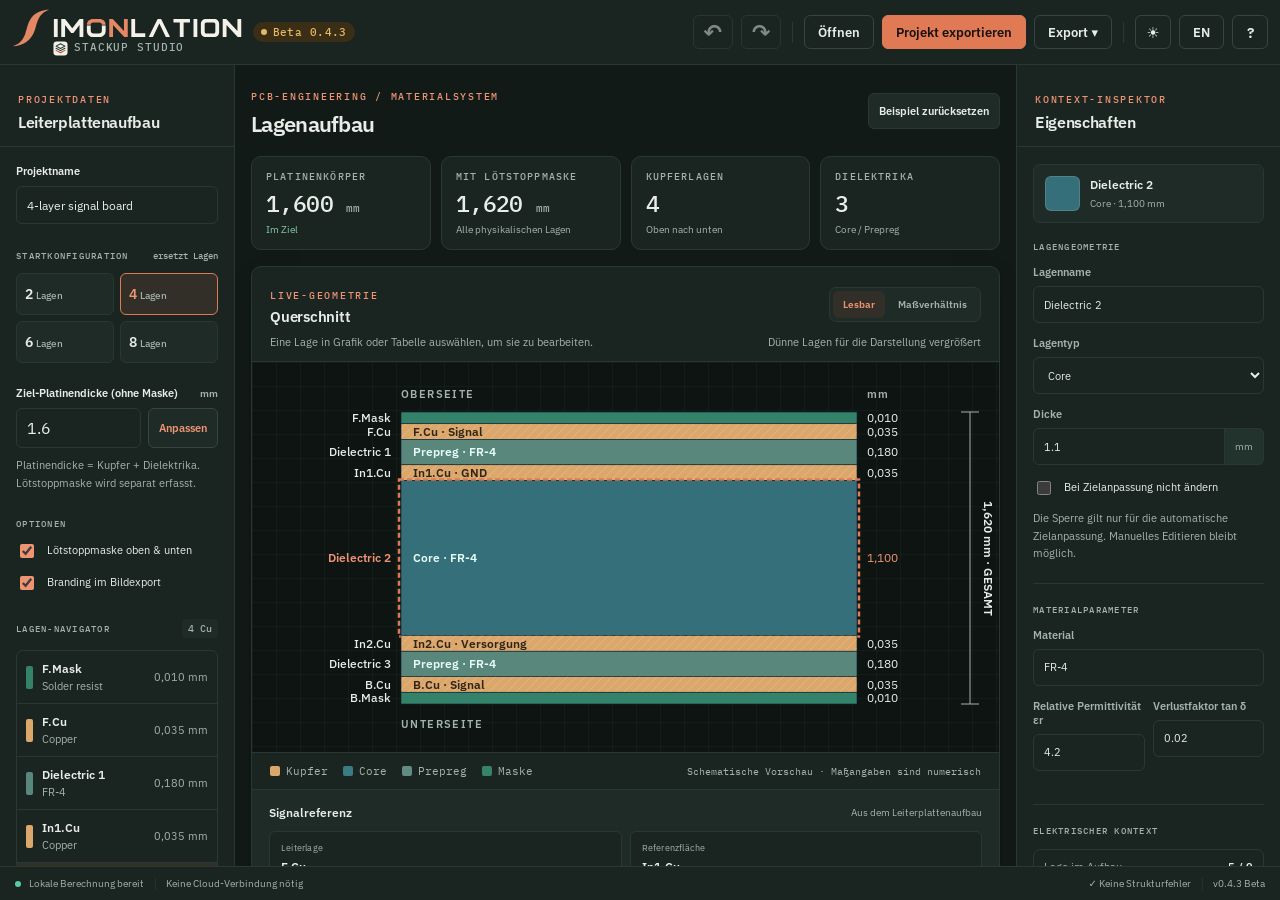
==== commit 9847de81: "Logo 3.0 und Werkzeug-Symbol in der Kopfzeile Neue SIMONLATION-Wortmarke, Lockup (Wortmarke + Werkze" ====
--- a/index.html
+++ b/index.html
@@ -7,11 +7,11 @@
 <link rel="manifest" href="./manifest.webmanifest"><link rel="icon" type="image/svg+xml" href="./icons/icon.svg"><link rel="apple-touch-icon" href="./icons/icon-192.png">
 <title>Stackup Studio | SIMONLATION</title><link rel="stylesheet" href="./styles.css?v=0.4.3">
 
-<link rel="stylesheet" href="./assets/sl/fonts.css?v=sl1">
-<link rel="stylesheet" href="./assets/sl/tokens.css?v=sl1">
-<link rel="stylesheet" href="./assets/sl/app.css?v=sl1">
-<link rel="stylesheet" href="./assets/sl/workbench.css?v=sl1">
-<link rel="stylesheet" href="./workbench.css?v=sl1">
+<link rel="stylesheet" href="./assets/sl/fonts.css?v=sl2">
+<link rel="stylesheet" href="./assets/sl/tokens.css?v=sl2">
+<link rel="stylesheet" href="./assets/sl/app.css?v=sl2">
+<link rel="stylesheet" href="./assets/sl/workbench.css?v=sl2">
+<link rel="stylesheet" href="./workbench.css?v=sl2">
 </head>
 <body>
 <div class="app" id="app">
@@ -20,7 +20,7 @@
     <a class="sl-workbench-brand" href="https://simonlation.com/launcher.html" aria-label="SIMONLATION Launcher">
       <img class="sl-workbench-wordmark sl-workbench-wordmark--light" src="./assets/sl/brand/wordmark-light.svg" alt="">
       <img class="sl-workbench-wordmark sl-workbench-wordmark--dark" src="./assets/sl/brand/wordmark-dark.svg" alt="">
-      <span class="sl-workbench-name">Stackup Studio</span>
+      <span class="sl-workbench-name"><svg xmlns="http://www.w3.org/2000/svg" viewBox="0 0 64 64" class="sl-workbench-tool-icon sl-workbench-tool-icon--light" aria-hidden="true" focusable="false"><rect x="2" y="2" width="60" height="60" rx="14" fill="#203A34"/><path fill="none" stroke="#F3F1E8" stroke-width="4.5" stroke-linecap="round" stroke-linejoin="round" d="M32 12 51 22 32 32 13 22Z"/><path fill="none" stroke="#F3F1E8" stroke-width="4.5" stroke-linecap="round" stroke-linejoin="round" d="M13 31 32 41 51 31"/><path fill="none" stroke="#BB5031" stroke-width="4.5" stroke-linecap="round" stroke-linejoin="round" d="M13 40 32 50 51 40"/></svg><svg xmlns="http://www.w3.org/2000/svg" viewBox="0 0 64 64" class="sl-workbench-tool-icon sl-workbench-tool-icon--dark" aria-hidden="true" focusable="false"><rect x="2" y="2" width="60" height="60" rx="14" fill="#F3F1E8"/><path fill="none" stroke="#203A34" stroke-width="4.5" stroke-linecap="round" stroke-linejoin="round" d="M32 12 51 22 32 32 13 22Z"/><path fill="none" stroke="#203A34" stroke-width="4.5" stroke-linecap="round" stroke-linejoin="round" d="M13 31 32 41 51 31"/><path fill="none" stroke="#BB5031" stroke-width="4.5" stroke-linecap="round" stroke-linejoin="round" d="M13 40 32 50 51 40"/></svg><span>Stackup Studio</span></span>
     </a>
     <span class="sl-status" data-state="beta">Beta 0.4.3</span>
   </div>
--- a/assets/sl/workbench.css
+++ b/assets/sl/workbench.css
@@ -16,14 +16,25 @@
 .sl-workbench-wordmark {
   display: block;
   width: auto;
-  height: 22px;
+  height: 38px;
 }
 
 .sl-workbench-wordmark--dark,
 [data-theme="dark"] .sl-workbench-wordmark--light { display: none; }
 [data-theme="dark"] .sl-workbench-wordmark--dark { display: block; }
 
+/* Werkzeug-Symbol vor dem Namen, hell/dunkel wie die Wortmarke */
+.sl-workbench-tool-icon { width: 15px; height: 15px; flex: none; }
+.sl-workbench-tool-icon--dark,
+[data-theme="dark"] .sl-workbench-tool-icon--light { display: none; }
+[data-theme="dark"] .sl-workbench-tool-icon--dark { display: block; }
+
 .sl-workbench-name {
+  /* unter den Buchstaben, ab dem I: 38 px Logohöhe * 162/150 */
+  margin: -8px 0 0 41px;
+  display: flex;
+  align-items: center;
+  gap: 6px;
   color: var(--sl-muted);
   font: 500 11px/1.2 var(--sl-font-mono);
   letter-spacing: .08em;
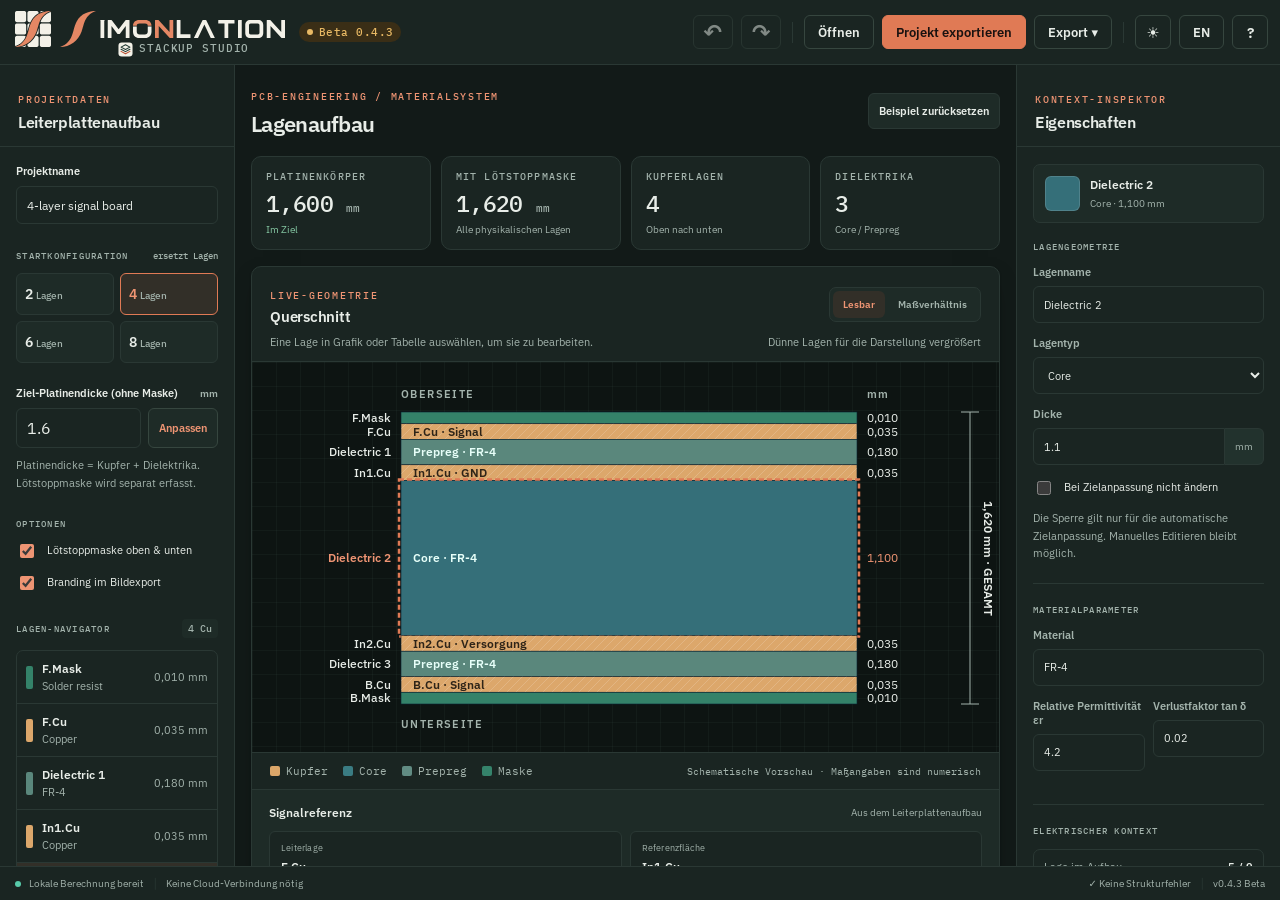
==== commit 8b703efe: "Logo mit Raster-Symbol in der Kopfzeile Statt nur der Wortmarke steht jetzt das große Logo (Raster-S" ====
--- a/index.html
+++ b/index.html
@@ -7,19 +7,19 @@
 <link rel="manifest" href="./manifest.webmanifest"><link rel="icon" type="image/svg+xml" href="./icons/icon.svg"><link rel="apple-touch-icon" href="./icons/icon-192.png">
 <title>Stackup Studio | SIMONLATION</title><link rel="stylesheet" href="./styles.css?v=0.4.3">
 
-<link rel="stylesheet" href="./assets/sl/fonts.css?v=sl2">
-<link rel="stylesheet" href="./assets/sl/tokens.css?v=sl2">
-<link rel="stylesheet" href="./assets/sl/app.css?v=sl2">
-<link rel="stylesheet" href="./assets/sl/workbench.css?v=sl2">
-<link rel="stylesheet" href="./workbench.css?v=sl2">
+<link rel="stylesheet" href="./assets/sl/fonts.css?v=sl3">
+<link rel="stylesheet" href="./assets/sl/tokens.css?v=sl3">
+<link rel="stylesheet" href="./assets/sl/app.css?v=sl3">
+<link rel="stylesheet" href="./assets/sl/workbench.css?v=sl3">
+<link rel="stylesheet" href="./workbench.css?v=sl3">
 </head>
 <body>
 <div class="app" id="app">
 <header class="topbar sl-workbench-header">
   <div class="brand">
     <a class="sl-workbench-brand" href="https://simonlation.com/launcher.html" aria-label="SIMONLATION Launcher">
-      <img class="sl-workbench-wordmark sl-workbench-wordmark--light" src="./assets/sl/brand/wordmark-light.svg" alt="">
-      <img class="sl-workbench-wordmark sl-workbench-wordmark--dark" src="./assets/sl/brand/wordmark-dark.svg" alt="">
+      <img class="sl-workbench-wordmark sl-workbench-wordmark--light" src="./assets/sl/brand/logo-light.svg" alt="">
+      <img class="sl-workbench-wordmark sl-workbench-wordmark--dark" src="./assets/sl/brand/logo-dark.svg" alt="">
       <span class="sl-workbench-name"><svg xmlns="http://www.w3.org/2000/svg" viewBox="0 0 64 64" class="sl-workbench-tool-icon sl-workbench-tool-icon--light" aria-hidden="true" focusable="false"><rect x="2" y="2" width="60" height="60" rx="14" fill="#203A34"/><path fill="none" stroke="#F3F1E8" stroke-width="4.5" stroke-linecap="round" stroke-linejoin="round" d="M32 12 51 22 32 32 13 22Z"/><path fill="none" stroke="#F3F1E8" stroke-width="4.5" stroke-linecap="round" stroke-linejoin="round" d="M13 31 32 41 51 31"/><path fill="none" stroke="#BB5031" stroke-width="4.5" stroke-linecap="round" stroke-linejoin="round" d="M13 40 32 50 51 40"/></svg><svg xmlns="http://www.w3.org/2000/svg" viewBox="0 0 64 64" class="sl-workbench-tool-icon sl-workbench-tool-icon--dark" aria-hidden="true" focusable="false"><rect x="2" y="2" width="60" height="60" rx="14" fill="#F3F1E8"/><path fill="none" stroke="#203A34" stroke-width="4.5" stroke-linecap="round" stroke-linejoin="round" d="M32 12 51 22 32 32 13 22Z"/><path fill="none" stroke="#203A34" stroke-width="4.5" stroke-linecap="round" stroke-linejoin="round" d="M13 31 32 41 51 31"/><path fill="none" stroke="#BB5031" stroke-width="4.5" stroke-linecap="round" stroke-linejoin="round" d="M13 40 32 50 51 40"/></svg><span>Stackup Studio</span></span>
     </a>
     <span class="sl-status" data-state="beta">Beta 0.4.3</span>
--- a/assets/sl/workbench.css
+++ b/assets/sl/workbench.css
@@ -16,7 +16,7 @@
 .sl-workbench-wordmark {
   display: block;
   width: auto;
-  height: 38px;
+  height: 42px;
 }
 
 .sl-workbench-wordmark--dark,
@@ -30,8 +30,8 @@
 [data-theme="dark"] .sl-workbench-tool-icon--dark { display: block; }
 
 .sl-workbench-name {
-  /* unter den Buchstaben, ab dem I: 38 px Logohöhe * 162/150 */
-  margin: -8px 0 0 41px;
+  /* unter den Buchstaben, ab dem I: 42 px Logohöhe * 425/168 */
+  margin: -10px 0 0 106px;
   display: flex;
   align-items: center;
   gap: 6px;
@@ -94,3 +94,8 @@
 @media (prefers-reduced-motion: reduce) {
   :is(button, input, select, .sidebar) { transition-duration: 0s !important; }
 }
+
+@media (max-width: 640px) {
+  .sl-workbench-wordmark { height: 30px; }
+  .sl-workbench-name { margin: -7px 0 0 76px; }
+}
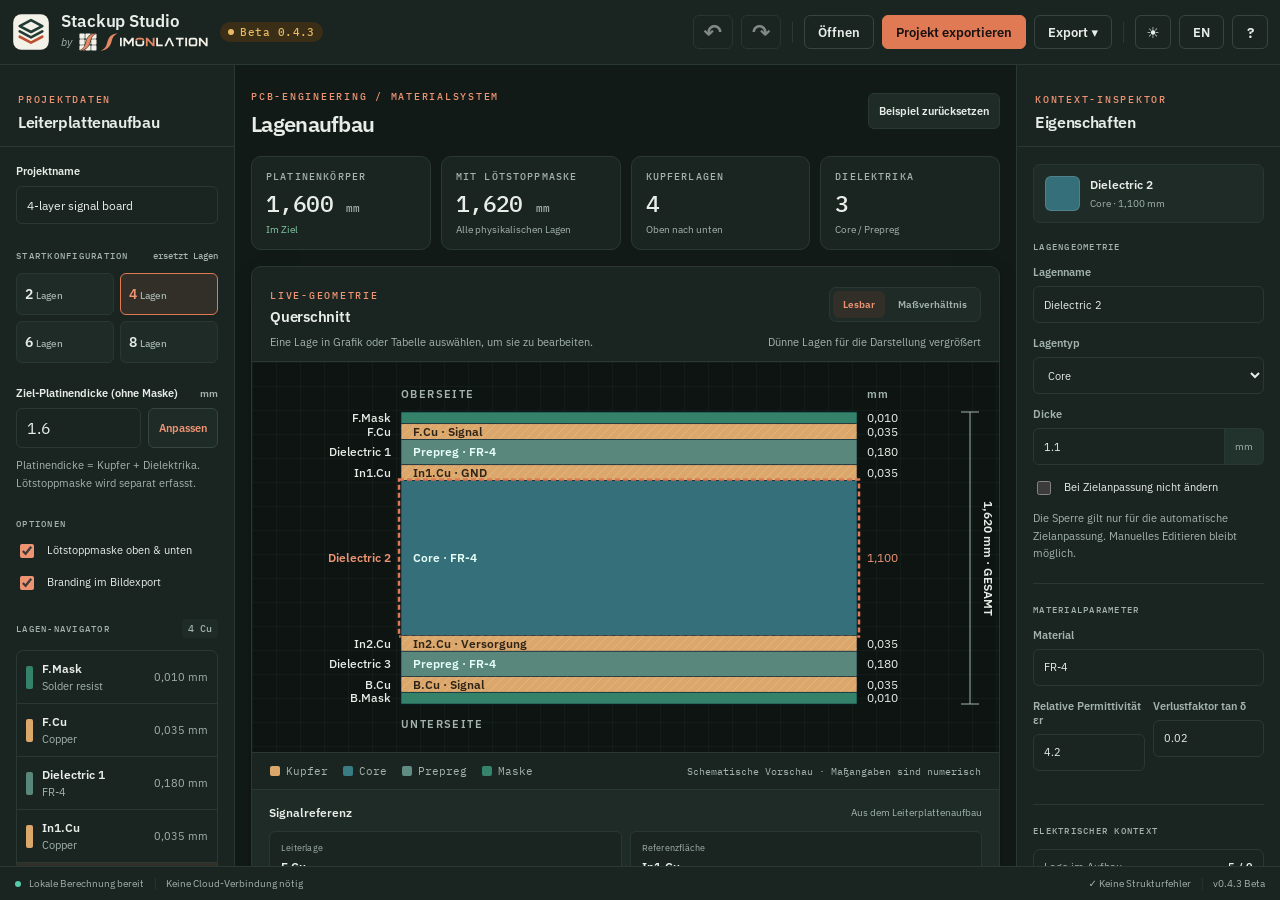
==== commit 04a4f7cf: "App-Kopfzeile: Werkzeugname groß, darunter "by" + kleines SIMONLATION-Logo Werkzeug-Symbol und Name " ====
--- a/index.html
+++ b/index.html
@@ -7,20 +7,20 @@
 <link rel="manifest" href="./manifest.webmanifest"><link rel="icon" type="image/svg+xml" href="./icons/icon.svg"><link rel="apple-touch-icon" href="./icons/icon-192.png">
 <title>Stackup Studio | SIMONLATION</title><link rel="stylesheet" href="./styles.css?v=0.4.3">
 
-<link rel="stylesheet" href="./assets/sl/fonts.css?v=sl3">
-<link rel="stylesheet" href="./assets/sl/tokens.css?v=sl3">
-<link rel="stylesheet" href="./assets/sl/app.css?v=sl3">
-<link rel="stylesheet" href="./assets/sl/workbench.css?v=sl3">
-<link rel="stylesheet" href="./workbench.css?v=sl3">
+<link rel="stylesheet" href="./assets/sl/fonts.css?v=sl4">
+<link rel="stylesheet" href="./assets/sl/tokens.css?v=sl4">
+<link rel="stylesheet" href="./assets/sl/app.css?v=sl4">
+<link rel="stylesheet" href="./assets/sl/workbench.css?v=sl4">
+<link rel="stylesheet" href="./workbench.css?v=sl4">
 </head>
 <body>
 <div class="app" id="app">
 <header class="topbar sl-workbench-header">
   <div class="brand">
     <a class="sl-workbench-brand" href="https://simonlation.com/launcher.html" aria-label="SIMONLATION Launcher">
-      <img class="sl-workbench-wordmark sl-workbench-wordmark--light" src="./assets/sl/brand/logo-light.svg" alt="">
-      <img class="sl-workbench-wordmark sl-workbench-wordmark--dark" src="./assets/sl/brand/logo-dark.svg" alt="">
-      <span class="sl-workbench-name"><svg xmlns="http://www.w3.org/2000/svg" viewBox="0 0 64 64" class="sl-workbench-tool-icon sl-workbench-tool-icon--light" aria-hidden="true" focusable="false"><rect x="2" y="2" width="60" height="60" rx="14" fill="#203A34"/><path fill="none" stroke="#F3F1E8" stroke-width="4.5" stroke-linecap="round" stroke-linejoin="round" d="M32 12 51 22 32 32 13 22Z"/><path fill="none" stroke="#F3F1E8" stroke-width="4.5" stroke-linecap="round" stroke-linejoin="round" d="M13 31 32 41 51 31"/><path fill="none" stroke="#BB5031" stroke-width="4.5" stroke-linecap="round" stroke-linejoin="round" d="M13 40 32 50 51 40"/></svg><svg xmlns="http://www.w3.org/2000/svg" viewBox="0 0 64 64" class="sl-workbench-tool-icon sl-workbench-tool-icon--dark" aria-hidden="true" focusable="false"><rect x="2" y="2" width="60" height="60" rx="14" fill="#F3F1E8"/><path fill="none" stroke="#203A34" stroke-width="4.5" stroke-linecap="round" stroke-linejoin="round" d="M32 12 51 22 32 32 13 22Z"/><path fill="none" stroke="#203A34" stroke-width="4.5" stroke-linecap="round" stroke-linejoin="round" d="M13 31 32 41 51 31"/><path fill="none" stroke="#BB5031" stroke-width="4.5" stroke-linecap="round" stroke-linejoin="round" d="M13 40 32 50 51 40"/></svg><span>Stackup Studio</span></span>
+      <svg xmlns="http://www.w3.org/2000/svg" viewBox="0 0 64 64" class="sl-workbench-tool-icon sl-workbench-tool-icon--light" aria-hidden="true" focusable="false"><rect x="2" y="2" width="60" height="60" rx="14" fill="#203A34"/><path fill="none" stroke="#F3F1E8" stroke-width="4.5" stroke-linecap="round" stroke-linejoin="round" d="M32 12 51 22 32 32 13 22Z"/><path fill="none" stroke="#F3F1E8" stroke-width="4.5" stroke-linecap="round" stroke-linejoin="round" d="M13 31 32 41 51 31"/><path fill="none" stroke="#BB5031" stroke-width="4.5" stroke-linecap="round" stroke-linejoin="round" d="M13 40 32 50 51 40"/></svg><svg xmlns="http://www.w3.org/2000/svg" viewBox="0 0 64 64" class="sl-workbench-tool-icon sl-workbench-tool-icon--dark" aria-hidden="true" focusable="false"><rect x="2" y="2" width="60" height="60" rx="14" fill="#F3F1E8"/><path fill="none" stroke="#203A34" stroke-width="4.5" stroke-linecap="round" stroke-linejoin="round" d="M32 12 51 22 32 32 13 22Z"/><path fill="none" stroke="#203A34" stroke-width="4.5" stroke-linecap="round" stroke-linejoin="round" d="M13 31 32 41 51 31"/><path fill="none" stroke="#BB5031" stroke-width="4.5" stroke-linecap="round" stroke-linejoin="round" d="M13 40 32 50 51 40"/></svg>
+      <span class="sl-workbench-name">Stackup Studio</span>
+      <span class="sl-workbench-by"><em>by</em><img class="sl-workbench-wordmark sl-workbench-wordmark--light" src="./assets/sl/brand/logo-light.svg" alt=""><img class="sl-workbench-wordmark sl-workbench-wordmark--dark" src="./assets/sl/brand/logo-dark.svg" alt=""></span>
     </a>
     <span class="sl-status" data-state="beta">Beta 0.4.3</span>
   </div>
--- a/assets/sl/workbench.css
+++ b/assets/sl/workbench.css
@@ -7,39 +7,42 @@
 
 .sl-workbench-brand {
   display: grid;
-  gap: 2px;
+  grid-template-columns: auto auto;
+  grid-template-rows: auto auto;
+  column-gap: 11px;
+  row-gap: 2px;
+  align-items: center;
   width: max-content;
   color: inherit;
   text-decoration: none;
 }
 
-.sl-workbench-wordmark {
-  display: block;
-  width: auto;
-  height: 42px;
-}
-
-.sl-workbench-wordmark--dark,
-[data-theme="dark"] .sl-workbench-wordmark--light { display: none; }
-[data-theme="dark"] .sl-workbench-wordmark--dark { display: block; }
-
-/* Werkzeug-Symbol vor dem Namen, hell/dunkel wie die Wortmarke */
-.sl-workbench-tool-icon { width: 15px; height: 15px; flex: none; }
+/* Werkzeug-Symbol links, Name groß, darunter "by" + kleines SIMONLATION-Logo */
+.sl-workbench-tool-icon { grid-row: 1 / 3; grid-column: 1; width: 38px; height: 38px; flex: none; }
 .sl-workbench-tool-icon--dark,
 [data-theme="dark"] .sl-workbench-tool-icon--light { display: none; }
 [data-theme="dark"] .sl-workbench-tool-icon--dark { display: block; }
 
 .sl-workbench-name {
-  /* unter den Buchstaben, ab dem I: 42 px Logohöhe * 425/168 */
-  margin: -10px 0 0 106px;
+  grid-column: 2; grid-row: 1;
+  font: 650 17px/1.1 var(--sl-font-sans);
+  letter-spacing: -.005em;
+  color: var(--sl-text);
+  white-space: nowrap;
+}
+
+.sl-workbench-by {
+  grid-column: 2; grid-row: 2;
   display: flex;
   align-items: center;
   gap: 6px;
   color: var(--sl-muted);
-  font: 500 11px/1.2 var(--sl-font-mono);
-  letter-spacing: .08em;
-  text-transform: uppercase;
 }
+.sl-workbench-by em { font: italic 400 11px/1 var(--sl-font-sans); }
+.sl-workbench-wordmark { display: block; width: auto; height: 20px; }
+.sl-workbench-wordmark--dark,
+[data-theme="dark"] .sl-workbench-wordmark--light { display: none; }
+[data-theme="dark"] .sl-workbench-wordmark--dark { display: block; }
 
 :root[data-theme] .sl-workbench-header {
   background: var(--sl-panel);
@@ -96,6 +99,7 @@
 }
 
 @media (max-width: 640px) {
-  .sl-workbench-wordmark { height: 30px; }
-  .sl-workbench-name { margin: -7px 0 0 76px; }
+  .sl-workbench-tool-icon { width: 32px; height: 32px; }
+  .sl-workbench-name { font-size: 15px; }
+  .sl-workbench-wordmark { height: 17px; }
 }
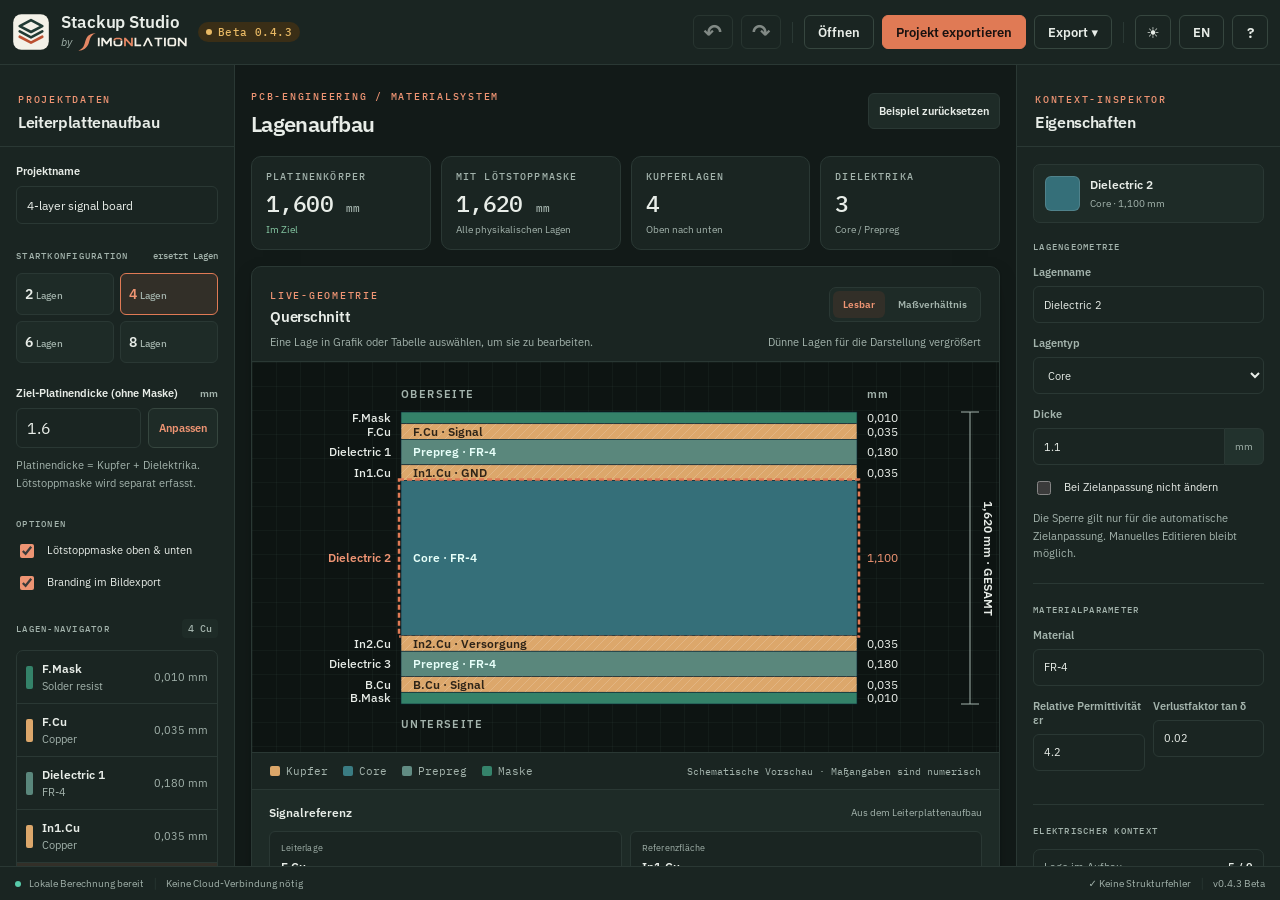
==== commit 9cf7c69f: "App-Kopfzeile: "by" mit Wortmarke statt Raster-Logo Das Werkzeug-Symbol steht schon links, daher rei" ====
--- a/index.html
+++ b/index.html
@@ -7,11 +7,11 @@
 <link rel="manifest" href="./manifest.webmanifest"><link rel="icon" type="image/svg+xml" href="./icons/icon.svg"><link rel="apple-touch-icon" href="./icons/icon-192.png">
 <title>Stackup Studio | SIMONLATION</title><link rel="stylesheet" href="./styles.css?v=0.4.3">
 
-<link rel="stylesheet" href="./assets/sl/fonts.css?v=sl4">
-<link rel="stylesheet" href="./assets/sl/tokens.css?v=sl4">
-<link rel="stylesheet" href="./assets/sl/app.css?v=sl4">
-<link rel="stylesheet" href="./assets/sl/workbench.css?v=sl4">
-<link rel="stylesheet" href="./workbench.css?v=sl4">
+<link rel="stylesheet" href="./assets/sl/fonts.css?v=sl5">
+<link rel="stylesheet" href="./assets/sl/tokens.css?v=sl5">
+<link rel="stylesheet" href="./assets/sl/app.css?v=sl5">
+<link rel="stylesheet" href="./assets/sl/workbench.css?v=sl5">
+<link rel="stylesheet" href="./workbench.css?v=sl5">
 </head>
 <body>
 <div class="app" id="app">
@@ -20,7 +20,7 @@
     <a class="sl-workbench-brand" href="https://simonlation.com/launcher.html" aria-label="SIMONLATION Launcher">
       <svg xmlns="http://www.w3.org/2000/svg" viewBox="0 0 64 64" class="sl-workbench-tool-icon sl-workbench-tool-icon--light" aria-hidden="true" focusable="false"><rect x="2" y="2" width="60" height="60" rx="14" fill="#203A34"/><path fill="none" stroke="#F3F1E8" stroke-width="4.5" stroke-linecap="round" stroke-linejoin="round" d="M32 12 51 22 32 32 13 22Z"/><path fill="none" stroke="#F3F1E8" stroke-width="4.5" stroke-linecap="round" stroke-linejoin="round" d="M13 31 32 41 51 31"/><path fill="none" stroke="#BB5031" stroke-width="4.5" stroke-linecap="round" stroke-linejoin="round" d="M13 40 32 50 51 40"/></svg><svg xmlns="http://www.w3.org/2000/svg" viewBox="0 0 64 64" class="sl-workbench-tool-icon sl-workbench-tool-icon--dark" aria-hidden="true" focusable="false"><rect x="2" y="2" width="60" height="60" rx="14" fill="#F3F1E8"/><path fill="none" stroke="#203A34" stroke-width="4.5" stroke-linecap="round" stroke-linejoin="round" d="M32 12 51 22 32 32 13 22Z"/><path fill="none" stroke="#203A34" stroke-width="4.5" stroke-linecap="round" stroke-linejoin="round" d="M13 31 32 41 51 31"/><path fill="none" stroke="#BB5031" stroke-width="4.5" stroke-linecap="round" stroke-linejoin="round" d="M13 40 32 50 51 40"/></svg>
       <span class="sl-workbench-name">Stackup Studio</span>
-      <span class="sl-workbench-by"><em>by</em><img class="sl-workbench-wordmark sl-workbench-wordmark--light" src="./assets/sl/brand/logo-light.svg" alt=""><img class="sl-workbench-wordmark sl-workbench-wordmark--dark" src="./assets/sl/brand/logo-dark.svg" alt=""></span>
+      <span class="sl-workbench-by"><em>by</em><img class="sl-workbench-wordmark sl-workbench-wordmark--light" src="./assets/sl/brand/wordmark-light.svg" alt=""><img class="sl-workbench-wordmark sl-workbench-wordmark--dark" src="./assets/sl/brand/wordmark-dark.svg" alt=""></span>
     </a>
     <span class="sl-status" data-state="beta">Beta 0.4.3</span>
   </div>
--- a/assets/sl/workbench.css
+++ b/assets/sl/workbench.css
@@ -39,7 +39,7 @@
   color: var(--sl-muted);
 }
 .sl-workbench-by em { font: italic 400 11px/1 var(--sl-font-sans); }
-.sl-workbench-wordmark { display: block; width: auto; height: 20px; }
+.sl-workbench-wordmark { display: block; width: auto; height: 18px; }
 .sl-workbench-wordmark--dark,
 [data-theme="dark"] .sl-workbench-wordmark--light { display: none; }
 [data-theme="dark"] .sl-workbench-wordmark--dark { display: block; }
@@ -101,5 +101,5 @@
 @media (max-width: 640px) {
   .sl-workbench-tool-icon { width: 32px; height: 32px; }
   .sl-workbench-name { font-size: 15px; }
-  .sl-workbench-wordmark { height: 17px; }
+  .sl-workbench-wordmark { height: 15px; }
 }
